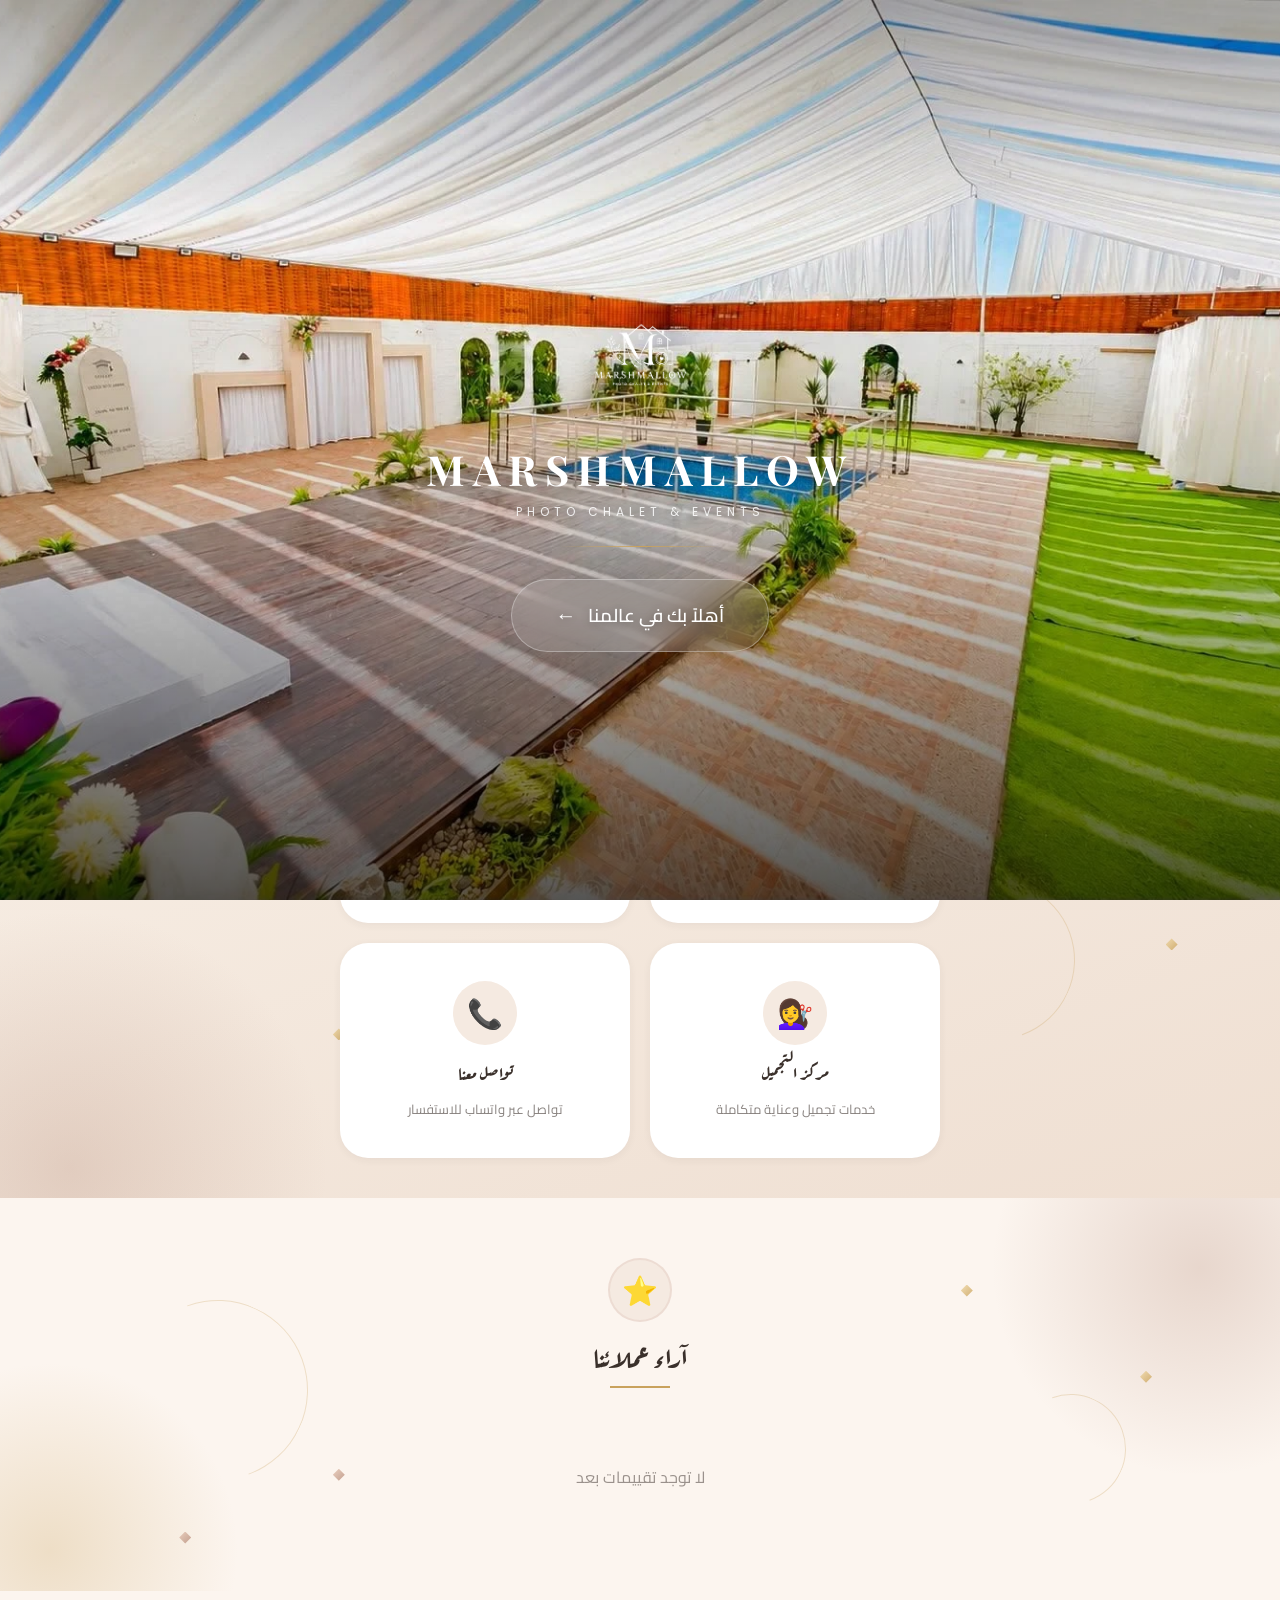
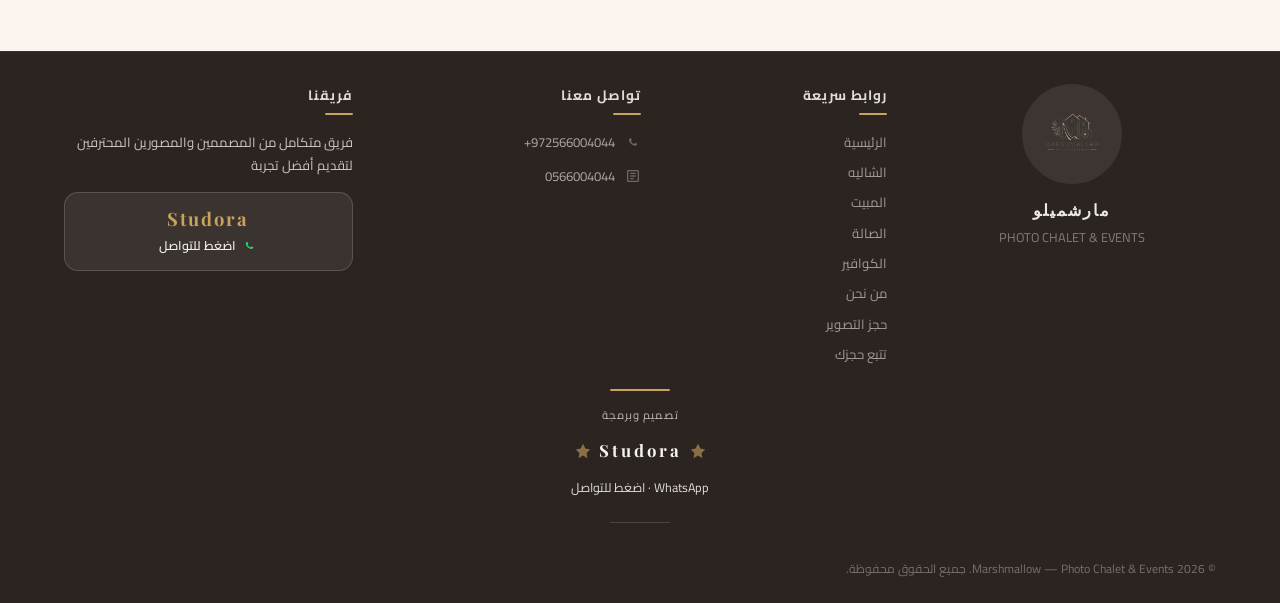
==== index.html @ 192d8e6f "Fix chalet desktop bg, single salon gallery, redesign home decor, admin push alerts, photographer ac" ====
<!DOCTYPE html>
<html lang="ar" dir="rtl">
<head>
  <meta charset="UTF-8">
  <meta name="viewport" content="width=device-width, initial-scale=1.0">
  <title>Marshmallow — Photo Chalet & Events</title>
  <link rel="icon" type="image/png" href="images/favicon.png">
  <link rel="stylesheet" href="css/style.css">
  <style>
    .hero-bg{background:linear-gradient(160deg,#FDF8F3 0%,#F6ECE2 48%,#EFDFD2 100%)}
    .landing-img-mobile{display:none}
    @media(max-width:768px){
      .landing-img{display:none}
      .landing-img-mobile{display:block}
    }
  </style>
</head>
<body>
  <div class="splash-screen" id="splash">
    <div class="splash-logo-m" id="splashLogo"></div>
    <div class="splash-brand">MARSHMALLOW</div>
    <div class="splash-sub">PHOTO CHALET & EVENTS</div>
    <div class="splash-line"></div>
    <div class="splash-dots">
      <div class="splash-dot"></div>
      <div class="splash-dot"></div>
      <div class="splash-dot"></div>
    </div>
  </div>

  <!-- Landing Page Overlay -->
  <div class="landing-overlay" id="landingOverlay">
    <img class="landing-img" src="images/sallahbeackgrounddesktop.webp" alt="Marshmallow Resort" fetchpriority="high">
    <img class="landing-img landing-img-mobile" src="images/landingpageformobilefirstlandingpageandchaletbacground.webp" alt="Marshmallow Resort" loading="lazy">
    <div class="landing-vignette"></div>
    <div class="landing-content">
      <img class="landing-logo-img" src="images/logo.webp" alt="Marshmallow Logo">
      <h1 class="landing-brand english-heading">MARSHMALLOW</h1>
      <div class="landing-tagline">PHOTO CHALET & EVENTS</div>
      <div class="landing-divider"></div>
      <button class="landing-enter-btn" onclick="enterSite()">
        <span class="landing-btn-text">أهلاً بك في عالمنا</span>
        <span class="landing-btn-arrow">←</span>
      </button>
    </div>
  </div>

  <header class="site-header"></header>

  <section class="hero">
    <div class="hero-bg"></div>
    <div class="decor-layer decor-layer-on-top" aria-hidden="true">
      <div class="decor-glow decor-glow-gold" style="width:560px;height:560px;top:-200px;right:-170px"></div>
      <div class="decor-glow decor-glow-rose" style="width:520px;height:520px;bottom:-230px;left:-190px"></div>
      <div class="decor-glow decor-glow-light" style="width:260px;height:260px;top:30%;right:8%"></div>
      <div class="decor-beam" style="left:14%;top:-140px;transform:rotate(14deg)"></div>
      <div class="decor-beam" style="left:24%;top:-160px;transform:rotate(2deg)"></div>
      <div class="decor-beam" style="right:22%;top:-150px;transform:rotate(-9deg)"></div>
      <div class="decor-beam" style="right:10%;top:-130px;transform:rotate(-22deg)"></div>
      <div class="decor-arc" style="width:300px;height:300px;top:-90px;left:12%"></div>
      <div class="decor-arc" style="width:160px;height:160px;bottom:14%;right:16%"></div>
      <div class="decor-arc" style="width:90px;height:90px;top:20%;left:6%"></div>
      <div class="decor-diamond" style="top:16%;right:22%"></div>
      <div class="decor-diamond" style="top:26%;left:20%"></div>
      <div class="decor-diamond rose" style="bottom:30%;right:28%"></div>
      <div class="decor-diamond" style="bottom:14%;left:26%"></div>
      <div class="decor-diamond rose" style="top:38%;left:8%"></div>
      <div class="decor-diamond" style="bottom:22%;right:8%"></div>
    </div>
    <div class="hero-content">
      <div class="hero-logo-m" id="heroLogo"><img src="images/logo.webp" alt="Marshmallow" class="m-logo-img"></div>
      <h1 class="hero-title english-heading" data-t="hero_title">MARSHMALLOW</h1>
      <div class="hero-subtitle-ar" data-t="hero_subtitle"> PHOTO CHALET & EVENTS</div>
      <p class="hero-tagline" data-t="hero_tagline">استوديو تصوير وشاليه فاخر للمناسبات والأفراح.</p>

      <div class="services-grid">
        <a href="chalet.html" class="service-card">
          <div class="service-card-icon">🏡</div>
          <div class="service-card-title" data-t="home_chalet_title">حجز الشاليه</div>
          <div class="service-card-desc" data-t="home_chalet_desc">استمتع بتجربة مميزة في شاليهنا الفاخر</div>
        </a>
        <a href="mabath.html" class="service-card">
          <div class="service-card-icon">🌙</div>
          <div class="service-card-title" data-t="home_sleep_title">المبيت</div>
          <div class="service-card-desc" data-t="home_sleep_desc">احجز ليلة مميزة في شاليهنا الفاخر</div>
        </a>
        <a href="hall.html" class="service-card">
          <div class="service-card-icon">🏛️</div>
          <div class="service-card-title" data-t="home_hall_title">حجز الصالة</div>
          <div class="service-card-desc" data-t="home_hall_desc">احجز صالتنا لمناسباتك</div>
        </a>
        <a href="photography.html" class="service-card">
          <div class="service-card-icon">📸</div>
          <div class="service-card-title" data-t="home_photo_title">حجز جلسة تصوير</div>
          <div class="service-card-desc" data-t="home_photo_desc">احجز موعدك لجلسة تصوير</div>
        </a>
        <a href="salon.html" class="service-card">
          <div class="service-card-icon">💇‍♀️</div>
          <div class="service-card-title" data-t="home_salon_title">مركز التجميل</div>
          <div class="service-card-desc" data-t="home_salon_desc">خدمات تجميل وعناية</div>
        </a>
        <a href="https://wa.me/972566004044" target="_blank" class="service-card">
          <div class="service-card-icon">📞</div>
          <div class="service-card-title" data-t="home_contact_title">تواصل معنا</div>
          <div class="service-card-desc" data-t="home_contact_desc">تواصل عبر واتساب</div>
        </a>
      </div>
    </div>
  </section>

  <!-- Testimonials Section -->
  <section class="testimonials-section">
    <div class="decor-layer" aria-hidden="true">
      <div class="decor-glow decor-glow-rose" style="width:420px;height:420px;top:-140px;right:-130px"></div>
      <div class="decor-glow decor-glow-gold" style="width:380px;height:380px;bottom:-150px;left:-140px"></div>
      <div class="decor-arc" style="width:180px;height:180px;top:26%;left:10%"></div>
      <div class="decor-arc" style="width:110px;height:110px;bottom:22%;right:12%"></div>
      <div class="decor-diamond" style="top:22%;right:24%"></div>
      <div class="decor-diamond rose" style="bottom:28%;left:26%"></div>
      <div class="decor-diamond" style="top:44%;right:10%"></div>
      <div class="decor-diamond rose" style="bottom:12%;left:14%"></div>
    </div>
    <div class="container">
      <div class="section-icon">⭐</div>
      <div class="section-header">
        <h2 data-t="testimonials_title">آراء عملائنا</h2>
        <div class="section-line"></div>
      </div>
      <div class="testimonials-container" id="homeTestimonials"></div>
    </div>
  </section>

  <footer class="site-footer"></footer>

  <script src="js/translations.js"></script>
  <script src="js/api.js"></script>
  <script src="js/auth.js"></script>
  <script src="js/main.js"></script>
  <script src="js/testimonials.js"></script>
  <script>
    initPage("home");

    /* --- Landing Overlay --- */
    (function() {
      var landing = document.getElementById("landingOverlay");
      var splash = document.getElementById("splash");

      if (sessionStorage.getItem("marshmallow_entered")) {
        landing.style.display = "none";
      } else {
        if (splash) { splash.style.display = "none"; }
        document.body.style.overflow = "hidden";
      }
    })();

    function enterSite() {
      var landing = document.getElementById("landingOverlay");
      landing.classList.add("leaving");
      document.body.style.overflow = "auto";
      sessionStorage.setItem("marshmallow_entered", "1");
      setTimeout(function() { landing.style.display = "none"; }, 800);
    }

    (async function loadTestimonials() {
      try {
        const result = await API.getTestimonials();
        if (result.success && result.testimonials && result.testimonials.length > 0) {
          createTestimonialsSlider({
            containerId: "homeTestimonials",
            testimonials: result.testimonials
          });
        } else {
          document.getElementById("homeTestimonials").innerHTML =
            `<p class="testimonials-empty">${t("testimonials_empty")}</p>`;
        }
      } catch (err) {
        document.getElementById("homeTestimonials").innerHTML =
          `<p class="testimonials-empty">${t("testimonials_empty")}</p>`;
      }
    })();
  </script>
</body>
</html>
---- css/style.css ----
/* ===== MARSHMALLOW — Photo Chalet & Events ===== */
/* Design System & Shared Styles */

/* --- Google Fonts Import --- */
@import url('https://fonts.googleapis.com/css2?family=Aref+Ruqaa:wght@400;700&family=Cairo:wght@300;400;500;600;700&family=Playfair+Display:ital,wght@0,400;0,600;0,700;1,400&family=Poppins:wght@300;400;500;600&display=swap');

/* --- CSS Custom Properties (Design Tokens) --- */
:root {
  --rose-mauve: #B8907E;
  --rose-mauve-dark: #8F6B5C;
  --cream: #FCF5EF;
  --warm-white: #F5EAE1;
  --charcoal: #3A302B;
  --gold: #C9A25D;
  --available: #FCF5EF;
  --partial: #E4C9B8;
  --booked: #8F6B5C;
  --past: #D9D2CB;
  --white: #FFFFFF;
  --danger: #C0392B;
  --danger-light: #E74C3C;
  --success: #27AE60;
  --success-light: #2ECC71;
  --warning: #F39C12;
  --font-arabic-heading: 'Aref Ruqaa', serif;
  --font-arabic-body: 'Cairo', sans-serif;
  --font-english-heading: 'Playfair Display', serif;
  --font-english-body: 'Poppins', sans-serif;
  --radius-sm: 8px;
  --radius-md: 14px;
  --radius-lg: 20px;
  --radius-xl: 28px;
  --shadow-sm: 0 2px 8px rgba(58, 48, 43, 0.06);
  --shadow-md: 0 4px 20px rgba(58, 48, 43, 0.08);
  --shadow-lg: 0 8px 40px rgba(58, 48, 43, 0.12);
  --shadow-hover: 0 12px 48px rgba(58, 48, 43, 0.16);
  --transition: 0.3s cubic-bezier(0.4, 0, 0.2, 1);
}

/* --- Reset & Base --- */
*, *::before, *::after {
  margin: 0;
  padding: 0;
  box-sizing: border-box;
}

html {
  scroll-behavior: smooth;
  font-size: 16px;
}

body {
  font-family: var(--font-arabic-body);
  background-color: var(--cream);
  color: var(--charcoal);
  line-height: 1.7;
  direction: rtl;
  min-height: 100vh;
  -webkit-font-smoothing: antialiased;
}

a {
  text-decoration: none;
  color: inherit;
  transition: color var(--transition);
}

img {
  max-width: 100%;
  height: auto;
  display: block;
}

ul, ol {
  list-style: none;
}

button, input, textarea, select {
  font-family: inherit;
  font-size: inherit;
  border: none;
  outline: none;
  background: none;
}

/* --- Typography --- */
h1, h2, h3 {
  font-family: var(--font-arabic-heading);
  font-weight: 700;
  line-height: 1.3;
  color: var(--charcoal);
}

h1 { font-size: 2.2rem; }
h2 { font-size: 1.7rem; }
h3 { font-size: 1.3rem; }

.english-heading {
  font-family: var(--font-english-heading);
}

.english-text {
  font-family: var(--font-english-body);
}

/* --- Header --- */
.site-header {
  background: var(--white);
  box-shadow: var(--shadow-sm);
  position: sticky;
  top: 0;
  z-index: 1000;
  padding: 12px 0;
}

.header-inner {
  max-width: 1200px;
  margin: 0 auto;
  padding: 0 24px;
  display: flex;
  align-items: center;
  justify-content: space-between;
}

.header-logo {
  display: flex;
  align-items: center;
  gap: 12px;
}

.header-logo .m-logo {
  width: 48px;
  aspect-ratio: 1;
  flex-shrink: 0;
}

.header-logo img {
  width: 100%;
  height: auto;
  display: block;
}

.header-logo-text {
  display: flex;
  flex-direction: column;
}

.header-logo-text .brand-name {
  font-family: var(--font-english-heading);
  font-size: 1.2rem;
  font-weight: 700;
  color: var(--charcoal);
  letter-spacing: 2px;
  line-height: 1.2;
}

.header-logo-text .brand-sub {
  font-family: var(--font-arabic-body);
  font-size: 0.7rem;
  color: var(--rose-mauve);
  font-weight: 500;
}

.header-nav {
  display: flex;
  align-items: center;
  gap: 8px;
}

.header-nav a {
  padding: 8px 16px;
  border-radius: var(--radius-sm);
  font-size: 0.85rem;
  font-weight: 500;
  color: var(--charcoal);
  transition: all var(--transition);
}

.header-nav a:hover {
  background: var(--warm-white);
  color: var(--rose-mauve-dark);
}

.header-nav .nav-active {
  background: var(--rose-mauve);
  color: var(--white);
}

/* --- Hamburger Button --- */
.hamburger {
  display: none;
  flex-direction: column;
  justify-content: center;
  align-items: center;
  width: 42px;
  height: 42px;
  border-radius: var(--radius-sm);
  cursor: pointer;
  background: none;
  border: none;
  padding: 0;
  gap: 5px;
  flex-shrink: 0;
}

.hamburger span {
  display: block;
  width: 22px;
  height: 2.5px;
  background: var(--charcoal);
  border-radius: 2px;
  transition: all 0.3s ease;
}

.hamburger.active span:nth-child(1) {
  transform: translateY(7.5px) rotate(45deg);
}

.hamburger.active span:nth-child(2) {
  opacity: 0;
  transform: scaleX(0);
}

.hamburger.active span:nth-child(3) {
  transform: translateY(-7.5px) rotate(-45deg);
}

/* --- Mobile Nav Overlay --- */
.mobile-nav-overlay {
  display: none;
  position: fixed;
  top: 0;
  left: 0;
  right: 0;
  bottom: 0;
  background: rgba(58, 48, 43, 0.4);
  backdrop-filter: blur(4px);
  z-index: 1100;
  opacity: 0;
  transition: opacity 0.3s ease;
}

.mobile-nav-overlay.active {
  display: block;
  opacity: 1;
}

.mobile-nav {
  display: none;
  position: fixed;
  top: 0;
  right: 0;
  width: 280px;
  height: 100%;
  background: var(--white);
  z-index: 1200;
  box-shadow: -4px 0 20px rgba(58,48,43,0.15);
  transform: translateX(100%);
  transition: transform 0.3s cubic-bezier(0.4, 0, 0.2, 1);
  overflow-y: auto;
  padding: 0;
}

[dir="ltr"] .mobile-nav {
  right: auto;
  left: 0;
  transform: translateX(-100%);
  box-shadow: 4px 0 20px rgba(58,48,43,0.15);
}

[dir="ltr"] .mobile-nav.active {
  transform: translateX(0);
}

.mobile-nav.active {
  transform: translateX(0);
}

.mobile-nav-header {
  display: flex;
  align-items: center;
  gap: 12px;
  padding: 20px 20px 16px;
  border-bottom: 1px solid rgba(184,144,126,0.15);
}

.mobile-nav-header .m-logo {
  width: 60px;
  aspect-ratio: 1;
  flex-shrink: 0;
}

.mobile-nav-brand {
  font-family: var(--font-english-heading);
  font-size: 1rem;
  font-weight: 700;
  color: var(--charcoal);
  letter-spacing: 2px;
}

.mobile-nav-links {
  display: flex;
  flex-direction: column;
  padding: 12px 0;
}

.mobile-nav-links a {
  display: block;
  padding: 14px 24px;
  font-size: 0.95rem;
  font-weight: 500;
  color: var(--charcoal);
  transition: all var(--transition);
  border-right: 3px solid transparent;
}

[dir="ltr"] .mobile-nav-links a {
  border-right: none;
  border-left: 3px solid transparent;
}

.mobile-nav-links a:hover,
.mobile-nav-links a.nav-active {
  background: rgba(184, 144, 126, 0.08);
  color: var(--rose-mauve-dark);
  border-right-color: var(--rose-mauve);
}

[dir="ltr"] .mobile-nav-links a:hover,
[dir="ltr"] .mobile-nav-links a.nav-active {
  border-right-color: transparent;
  border-left-color: var(--rose-mauve);
}

.mobile-nav-links a.lang-toggle-link {
  border-top: 1px solid rgba(184,144,126,0.15);
  margin-top: 8px;
  font-weight: 600;
  color: var(--rose-mauve);
}

.mobile-nav-links a.logout-link {
  color: var(--danger);
}

/* --- Footer --- */
.site-footer {
  background: #2C2420;
  border-top: 1px solid rgba(255,255,255,0.06);
  padding: 32px 0 24px;
  margin-top: 60px;
  position: relative;
  z-index: 2;
}

.footer-inner {
  max-width: 1200px;
  margin: 0 auto;
  padding: 0 24px;
}

.footer-logo {
  height: 48px;
  border-radius: 50%;
  margin: 0 auto 12px;
}

.footer-brand {
  font-family: var(--font-english-heading);
  font-size: 1rem;
  font-weight: 600;
  color: rgba(255,255,255,0.9);
  letter-spacing: 2px;
  margin-bottom: 4px;
}

.footer-tagline {
  font-size: 0.8rem;
  color: rgba(255,255,255,0.4);
  margin-bottom: 16px;
}

.footer-links {
  display: flex;
  justify-content: center;
  gap: 24px;
  margin-bottom: 16px;
  flex-wrap: wrap;
}

.footer-links a {
  font-size: 0.82rem;
  color: rgba(255,255,255,0.6);
  opacity: 1;
  transition: opacity var(--transition);
}

.footer-links a:hover {
  opacity: 1;
  color: var(--gold);
}

.footer-divider {
  width: 60px;
  height: 1px;
  background: rgba(255,255,255,0.15);
  margin: 16px auto;
}

.footer-copyright {
  font-size: 0.75rem;
  color: rgba(255,255,255,0.35);
  opacity: 1;
}

.footer-credit {
  margin-top: 20px;
  padding-top: 16px;
  border-top: 1px solid rgba(184,144,126,0.15);
}

.footer-credit-line {
  width: 40px;
  height: 2px;
  background: var(--gold);
  margin: 0 auto 12px;
  border-radius: 2px;
}

.footer-credit-label {
  display: block;
  font-size: 0.7rem;
  color: rgba(255, 255, 255, 0.7);
  opacity: 1;
  letter-spacing: 1px;
  text-transform: uppercase;
  margin-bottom: 6px;
}

.footer-credit-brand {
  display: inline-flex;
  align-items: center;
  gap: 8px;
  font-family: var(--font-english-heading);
  font-size: 1.05rem;
  font-weight: 700;
  color: rgba(255, 255, 255, 0.95);
  text-decoration: none;
  letter-spacing: 3px;
  padding: 6px 20px;
  border-radius: 8px;
  transition: all 0.3s ease;
}

.footer-credit-brand:hover {
  background: rgba(255, 255, 255, 0.1);
  color: var(--gold);
}

.footer-credit-star {
  color: var(--gold);
  opacity: 0.6;
}

.footer-credit-wa {
  display: block;
  font-size: 0.78rem;
  color: rgba(255, 255, 255, 0.85);
  text-decoration: none;
  margin-top: 6px;
  opacity: 1;
  transition: all 0.3s ease;
}

.footer-credit-wa:hover {
  color: var(--gold);
}

.footer-credit-section {
  text-align: center;
  padding: 24px 0 8px;
}

.footer-credit-goldline {
  width: 60px;
  height: 2px;
  background: var(--gold);
  margin: 0 auto 14px;
  border-radius: 2px;
}

.footer-staff-link {
  margin-top: 12px;
}

.footer-staff-link a {
  font-size: 0.72rem;
  color: var(--rose-mauve);
  opacity: 0.5;
  transition: opacity var(--transition);
}

.footer-staff-link a:hover {
  opacity: 1;
}

/* --- Container --- */
.container {
  max-width: 1200px;
  margin: 0 auto;
  padding: 0 24px;
}

.page-container {
  max-width: 900px;
  margin: 0 auto;
  padding: 40px 24px;
}

/* --- Buttons --- */
.btn {
  display: inline-flex;
  align-items: center;
  justify-content: center;
  gap: 8px;
  padding: 12px 28px;
  border-radius: var(--radius-md);
  font-weight: 600;
  font-size: 0.95rem;
  cursor: pointer;
  transition: all var(--transition);
  border: 2px solid transparent;
  white-space: nowrap;
}

.btn-primary {
  background: var(--rose-mauve);
  color: var(--white);
  border-color: var(--rose-mauve);
}

.btn-primary:hover {
  background: var(--rose-mauve-dark);
  border-color: var(--rose-mauve-dark);
  transform: translateY(-1px);
  box-shadow: var(--shadow-md);
}

.btn-secondary {
  background: transparent;
  color: var(--rose-mauve);
  border-color: var(--rose-mauve);
}

.btn-secondary:hover {
  background: var(--rose-mauve);
  color: var(--white);
  transform: translateY(-1px);
}

.btn-ghost {
  background: transparent;
  color: var(--charcoal);
  border-color: transparent;
  padding: 8px 16px;
}

.btn-ghost:hover {
  background: var(--warm-white);
}

.btn-danger {
  background: var(--danger);
  color: var(--white);
  border-color: var(--danger);
}

.btn-danger:hover {
  background: var(--danger-light);
  border-color: var(--danger-light);
}

.btn-success {
  background: var(--success);
  color: var(--white);
  border-color: var(--success);
}

.btn-success:hover {
  background: var(--success-light);
  border-color: var(--success-light);
}

.btn-sm {
  padding: 6px 14px;
  font-size: 0.8rem;
  border-radius: var(--radius-sm);
}

.btn-lg {
  padding: 16px 36px;
  font-size: 1.1rem;
  border-radius: var(--radius-lg);
}

.btn-block {
  display: flex;
  width: 100%;
}

.btn:disabled {
  opacity: 0.5;
  cursor: not-allowed;
  transform: none !important;
}

/* --- Cards --- */
.card {
  background: var(--white);
  border-radius: var(--radius-lg);
  box-shadow: var(--shadow-sm);
  overflow: hidden;
  transition: all var(--transition);
}

.card:hover {
  box-shadow: var(--shadow-hover);
  transform: translateY(-2px);
}

.card-body {
  padding: 24px;
}

/* --- Form Elements --- */
.form-group {
  margin-bottom: 20px;
}

.form-label {
  display: block;
  font-size: 0.85rem;
  font-weight: 600;
  color: var(--charcoal);
  margin-bottom: 6px;
}

.form-input {
  width: 100%;
  padding: 12px 16px;
  border: 2px solid rgba(184, 144, 126, 0.2);
  border-radius: var(--radius-md);
  font-size: 0.95rem;
  color: var(--charcoal);
  background: var(--white);
  transition: border-color var(--transition), box-shadow var(--transition);
  direction: rtl;
}

.form-input:focus {
  border-color: var(--rose-mauve);
  box-shadow: 0 0 0 3px rgba(184, 144, 126, 0.15);
}

.form-input::placeholder {
  color: #B0A89F;
}

textarea.form-input {
  min-height: 100px;
  resize: vertical;
}

select.form-input {
  appearance: none;
  background-image: url("data:image/svg+xml,%3Csvg xmlns='http://www.w3.org/2000/svg' width='12' height='12' viewBox='0 0 12 12'%3E%3Cpath d='M6 8L1 3h10z' fill='%233A302B'/%3E%3C/svg%3E");
  background-repeat: no-repeat;
  background-position: left 14px center;
  padding-left: 36px;
}

/* --- Modal --- */
.modal-overlay {
  position: fixed;
  top: 0;
  left: 0;
  right: 0;
  bottom: 0;
  background: rgba(58, 48, 43, 0.5);
  backdrop-filter: blur(4px);
  z-index: 1000;
  display: flex;
  align-items: center;
  justify-content: center;
  padding: 24px;
  opacity: 0;
  visibility: hidden;
  transition: all var(--transition);
}

.modal-overlay.active {
  opacity: 1;
  visibility: visible;
}

.modal {
  background: var(--white);
  border-radius: var(--radius-xl);
  box-shadow: var(--shadow-lg);
  width: 100%;
  max-width: 480px;
  max-height: 90vh;
  overflow-y: auto;
  transform: translateY(20px) scale(0.97);
  transition: transform var(--transition);
}

.modal-overlay.active .modal {
  transform: translateY(0) scale(1);
}

.modal-header {
  padding: 24px 24px 0;
  display: flex;
  align-items: center;
  justify-content: space-between;
}

.modal-header h3 {
  font-size: 1.2rem;
}

.modal-close {
  width: 36px;
  height: 36px;
  border-radius: 50%;
  display: flex;
  align-items: center;
  justify-content: center;
  cursor: pointer;
  font-size: 1.3rem;
  color: var(--charcoal);
  transition: background var(--transition);
}

.modal-close:hover {
  background: var(--warm-white);
}

.modal-body {
  padding: 20px 24px 24px;
}

/* --- Tabs --- */
.tabs {
  display: flex;
  gap: 4px;
  background: var(--warm-white);
  padding: 4px;
  border-radius: var(--radius-md);
  margin-bottom: 24px;
}

.tab-btn {
  flex: 1;
  padding: 10px 20px;
  border-radius: var(--radius-sm);
  font-weight: 600;
  font-size: 0.9rem;
  cursor: pointer;
  transition: all var(--transition);
  color: var(--charcoal);
  text-align: center;
}

.tab-btn.active {
  background: var(--white);
  color: var(--rose-mauve-dark);
  box-shadow: var(--shadow-sm);
}

.tab-btn:hover:not(.active) {
  color: var(--rose-mauve);
}

/* --- Calendar --- */
.calendar-wrapper {
  background: var(--white);
  border-radius: var(--radius-lg);
  box-shadow: var(--shadow-md);
  padding: 24px;
  margin-bottom: 24px;
}

.calendar-header {
  display: flex;
  align-items: center;
  justify-content: space-between;
  margin-bottom: 20px;
}

.calendar-title {
  font-family: var(--font-english-heading);
  font-size: 1.2rem;
  font-weight: 600;
}

.calendar-nav-btn {
  width: 40px;
  height: 40px;
  border-radius: 50%;
  display: flex;
  align-items: center;
  justify-content: center;
  cursor: pointer;
  transition: all var(--transition);
  font-size: 1.1rem;
  color: var(--charcoal);
  border: 2px solid rgba(184, 144, 126, 0.2);
}

.calendar-nav-btn:hover {
  background: var(--rose-mauve);
  color: var(--white);
  border-color: var(--rose-mauve);
}

.calendar-weekdays {
  display: grid;
  grid-template-columns: repeat(7, 1fr);
  gap: 4px;
  margin-bottom: 8px;
}

.calendar-weekday {
  text-align: center;
  font-size: 0.75rem;
  font-weight: 600;
  color: var(--rose-mauve);
  padding: 8px 0;
  text-transform: uppercase;
  letter-spacing: 1px;
  font-family: var(--font-english-body);
}

.calendar-grid {
  display: grid;
  grid-template-columns: repeat(7, 1fr);
  gap: 4px;
}

.calendar-day {
  aspect-ratio: 1;
  display: flex;
  align-items: center;
  justify-content: center;
  border-radius: var(--radius-sm);
  font-size: 0.9rem;
  font-weight: 500;
  cursor: pointer;
  transition: all var(--transition);
  position: relative;
  font-family: var(--font-english-body);
}

.calendar-day.empty {
  cursor: default;
}

.calendar-day.past {
  background: var(--past);
  opacity: 0.5;
  cursor: not-allowed;
  color: #999;
}

.calendar-day.available {
  background: var(--available);
  border: 2px solid rgba(184, 144, 126, 0.15);
}

.calendar-day.available:hover {
  background: var(--partial);
  transform: scale(1.05);
  box-shadow: var(--shadow-sm);
}

.calendar-day.partial {
  background: var(--partial);
  border: 2px solid rgba(184, 144, 126, 0.3);
}

.calendar-day.partial:hover {
  transform: scale(1.05);
  box-shadow: var(--shadow-sm);
}

.calendar-day.booked {
  background: #27AE60;
  color: var(--white);
  cursor: not-allowed;
}

.calendar-day.confirmed {
  background: #27AE60;
  color: var(--white);
  font-weight: 700;
  box-shadow: inset 0 0 0 2px rgba(39, 174, 96, 0.5);
}

.calendar-day.today {
  font-weight: 700;
  box-shadow: inset 0 0 0 2px var(--gold);
}

.calendar-footer {
  display: flex;
  align-items: center;
  justify-content: flex-end;
  margin-top: 16px;
  padding-top: 16px;
  border-top: 1px solid rgba(184, 144, 126, 0.1);
}

.calendar-refresh-btn {
  background: none;
  border: 1px solid rgba(184,144,126,0.3);
  color: var(--rose-mauve);
  width: 36px;
  height: 36px;
  border-radius: 50%;
  font-size: 1.2rem;
  cursor: pointer;
  transition: var(--transition);
  display: flex;
  align-items: center;
  justify-content: center;
  flex-shrink: 0;
}
.calendar-refresh-btn:hover {
  background: var(--rose-mauve);
  color: var(--white);
  border-color: var(--rose-mauve);
}
.calendar-refresh-btn.spinning {
  animation: spin 0.8s linear infinite;
}
@keyframes spin {
  from { transform: rotate(0deg); }
  to { transform: rotate(360deg); }
}

/* --- Time Slots --- */
.slots-container {
  display: grid;
  grid-template-columns: repeat(auto-fill, minmax(100px, 1fr));
  gap: 8px;
  margin: 16px 0;
}

.time-slot {
  padding: 10px;
  text-align: center;
  border-radius: var(--radius-sm);
  font-size: 0.85rem;
  font-weight: 500;
  cursor: pointer;
  transition: all var(--transition);
  border: 2px solid transparent;
  font-family: var(--font-english-body);
}

.time-slot.available {
  background: var(--available);
  border-color: rgba(184, 144, 126, 0.2);
}

.time-slot.available:hover {
  border-color: var(--rose-mauve);
  background: var(--partial);
  transform: scale(1.03);
}

.time-slot.selected {
  background: var(--rose-mauve);
  color: var(--white);
  border-color: var(--rose-mauve);
}

.time-slot.booked {
  background: var(--past);
  opacity: 0.5;
  cursor: not-allowed;
  text-decoration: line-through;
}

.time-slot.confirmed-slot {
  background: rgba(39, 174, 96, 0.15);
  border: 1px solid rgba(39, 174, 96, 0.4);
  opacity: 1;
  cursor: not-allowed;
  text-decoration: line-through;
  color: #27AE60;
  font-weight: 600;
}

/* --- Messages & Alerts --- */
.alert {
  padding: 14px 20px;
  border-radius: var(--radius-md);
  font-size: 0.9rem;
  font-weight: 500;
  margin-bottom: 16px;
  display: flex;
  align-items: center;
  gap: 10px;
}

.alert-success {
  background: rgba(39, 174, 96, 0.1);
  color: #1E8449;
  border: 1px solid rgba(39, 174, 96, 0.2);
}

.alert-error {
  background: rgba(192, 57, 43, 0.1);
  color: #922B21;
  border: 1px solid rgba(192, 57, 43, 0.2);
}

.alert-info {
  background: rgba(201, 162, 93, 0.1);
  color: #8B6914;
  border: 1px solid rgba(201, 162, 93, 0.2);
}

/* --- Loading Spinner --- */
.spinner {
  width: 36px;
  height: 36px;
  border: 3px solid var(--warm-white);
  border-top-color: var(--rose-mauve);
  border-radius: 50%;
  animation: spin 0.8s linear infinite;
  margin: 20px auto;
}

@keyframes spin {
  to { transform: rotate(360deg); }
}

.loading-overlay {
  display: flex;
  flex-direction: column;
  align-items: center;
  justify-content: center;
  padding: 60px 24px;
  text-align: center;
}

.loading-text {
  margin-top: 12px;
  font-size: 0.9rem;
  color: var(--rose-mauve);
}

/* --- Section Headers --- */
.section-header {
  text-align: center;
  margin-bottom: 36px;
}

.section-header h1 {
  margin-bottom: 8px;
}

.section-header .section-line {
  width: 60px;
  height: 2px;
  background: var(--gold);
  margin: 12px auto;
}

.section-header p {
  font-size: 0.95rem;
  color: var(--charcoal);
  opacity: 0.7;
}

/* --- Utility Classes --- */
.text-center { text-align: center; }
.text-right { text-align: right; }
.mt-1 { margin-top: 8px; }
.mt-2 { margin-top: 16px; }
.mt-3 { margin-top: 24px; }
.mt-4 { margin-top: 32px; }
.mb-1 { margin-bottom: 8px; }
.mb-2 { margin-bottom: 16px; }
.mb-3 { margin-bottom: 24px; }
.mb-4 { margin-bottom: 32px; }
.hidden { display: none !important; }
.flex-center { display: flex; align-items: center; justify-content: center; }

/* --- WhatsApp Button (Fixed) --- */
.whatsapp-float {
  position: fixed;
  bottom: 24px;
  left: 24px;
  z-index: 90;
  width: 56px;
  height: 56px;
  background: #25D366;
  border-radius: 50%;
  display: flex;
  align-items: center;
  justify-content: center;
  box-shadow: 0 4px 20px rgba(37, 211, 102, 0.4);
  transition: transform var(--transition), box-shadow var(--transition);
  cursor: pointer;
}

.whatsapp-float:hover {
  transform: scale(1.1);
  box-shadow: 0 6px 28px rgba(37, 211, 102, 0.5);
}

.whatsapp-float svg {
  width: 28px;
  height: 28px;
  fill: white;
}

/* --- Hero Section (Home) --- */
.hero {
  position: relative;
  min-height: calc(100vh - 80px);
  display: flex;
  align-items: center;
  justify-content: center;
  text-align: center;
  padding: 40px 24px;
  overflow: hidden;
}

.hero-bg {
  position: absolute;
  top: 0;
  left: 0;
  right: 0;
  bottom: 0;
  background: linear-gradient(135deg, rgba(252, 245, 239, 0.92), rgba(245, 234, 225, 0.88));
  z-index: 1;
}

.hero-content {
  position: relative;
  z-index: 2;
  max-width: 600px;
}

.hero-logo {
  width: 140px;
  aspect-ratio: 1;
  margin: 0 auto 24px;
}

.hero-logo-m {
  width: 140px;
  aspect-ratio: 1;
  margin: 0 auto 24px;
  border-radius: 50%;
  overflow: hidden;
}

.hero-logo-m svg {
  width: 100%;
  height: 100%;
  filter: drop-shadow(0 4px 20px rgba(184, 144, 126, 0.3));
}

.hero-title {
  font-family: var(--font-english-heading);
  font-size: 2.6rem;
  font-weight: 700;
  letter-spacing: 4px;
  color: var(--charcoal);
  margin-bottom: 8px;
}

.hero-subtitle-ar {
  font-family: var(--font-arabic-heading);
  font-size: 1.2rem;
  color: var(--rose-mauve);
  margin-bottom: 8px;
}

.hero-tagline {
  font-size: 0.95rem;
  color: var(--charcoal);
  opacity: 0.7;
  margin-bottom: 40px;
  line-height: 1.8;
}

/* --- Service Cards (Home) --- */
.services-grid {
  display: grid;
  grid-template-columns: repeat(auto-fit, minmax(240px, 1fr));
  gap: 20px;
  max-width: 900px;
  margin: 0 auto;
}

.service-card {
  background: var(--white);
  border-radius: var(--radius-xl);
  box-shadow: var(--shadow-sm);
  padding: 36px 24px;
  text-align: center;
  cursor: pointer;
  transition: all var(--transition);
  border: 2px solid transparent;
  display: flex;
  flex-direction: column;
  align-items: center;
  gap: 12px;
}

.service-card:hover {
  transform: translateY(-4px) scale(1.02);
  box-shadow: var(--shadow-hover);
  border-color: var(--rose-mauve);
}

.service-card-icon {
  width: 64px;
  height: 64px;
  border-radius: 50%;
  background: var(--warm-white);
  display: flex;
  align-items: center;
  justify-content: center;
  font-size: 1.8rem;
}

.service-card-title {
  font-family: var(--font-arabic-heading);
  font-size: 1.1rem;
  font-weight: 700;
  color: var(--charcoal);
}

.service-card-desc {
  font-size: 0.82rem;
  color: var(--charcoal);
  opacity: 0.6;
  line-height: 1.6;
}

/* --- Login Page --- */
.login-page {
  min-height: 100vh;
  display: flex;
  align-items: center;
  justify-content: center;
  padding: 40px 24px;
  background: linear-gradient(135deg, var(--cream) 0%, var(--warm-white) 100%);
}

.login-card {
  background: var(--white);
  border-radius: var(--radius-xl);
  box-shadow: var(--shadow-lg);
  padding: 48px 40px;
  width: 100%;
  max-width: 420px;
  text-align: center;
}

.login-logo {
  height: 80px;
  width: auto;
  border-radius: 50%;
  margin: 0 auto 20px;
}

.login-title {
  font-family: var(--font-english-heading);
  font-size: 1.4rem;
  font-weight: 700;
  margin-bottom: 4px;
}

.login-subtitle {
  font-size: 0.85rem;
  color: var(--rose-mauve);
  margin-bottom: 28px;
}

/* --- Booking Confirmation --- */
.booking-confirmation {
  text-align: center;
  padding: 32px;
}

.booking-confirmation .icon {
  font-size: 3rem;
  margin-bottom: 16px;
}

.booking-confirmation h3 {
  margin-bottom: 8px;
}

.booking-confirmation p {
  font-size: 0.9rem;
  color: var(--charcoal);
  opacity: 0.7;
  margin-bottom: 20px;
  line-height: 1.8;
}

/* --- Responsive --- */
@media (max-width: 768px) {
  h1 { font-size: 1.7rem; }
  h2 { font-size: 1.4rem; }

  .hero-title { font-size: 1.8rem; letter-spacing: 2px; }
  .hero-logo, .hero-logo-m { width: 100px; aspect-ratio: 1; }

  .services-grid {
    grid-template-columns: 1fr 1fr;
    gap: 12px;
  }

  .service-card {
    padding: 24px 16px;
  }

  .service-card-icon {
    width: 52px;
    height: 52px;
    font-size: 1.4rem;
  }

  .header-inner {
    padding: 0 16px;
  }

  .header-nav {
    display: none;
  }

  .hamburger {
    display: flex;
  }

  .mobile-nav {
    display: block;
  }

  .calendar-wrapper {
    padding: 16px;
  }

  .calendar-day {
    font-size: 0.78rem;
  }

  .slots-container {
    grid-template-columns: repeat(auto-fill, minmax(80px, 1fr));
  }

  .modal {
    margin: 12px;
    border-radius: var(--radius-lg);
  }

  .login-card {
    padding: 32px 24px;
  }

  .page-container {
    padding: 24px 16px;
  }

  .whatsapp-float {
    bottom: 20px;
    right: 20px;
    width: 56px;
    height: 56px;
  }
}

@media (max-width: 480px) {
  .services-grid {
    grid-template-columns: 1fr;
  }

  .header-logo .m-logo {
    width: 40px;
    aspect-ratio: 1;
  }

  .header-logo-text .brand-name {
    font-size: 0.95rem;
  }

  .header-logo-text .brand-sub {
    font-size: 0.6rem;
  }

  .header-logo {
    gap: 8px;
  }
}

/* === Language Toggle Button === */
.lang-toggle {
  padding: 6px 12px !important;
  border-radius: var(--radius-sm) !important;
  font-size: 0.78rem !important;
  font-weight: 600 !important;
  border: 2px solid var(--rose-mauve) !important;
  color: var(--rose-mauve) !important;
  transition: all var(--transition) !important;
}

.lang-toggle:hover {
  background: var(--rose-mauve) !important;
  color: var(--white) !important;
}

/* === LTR Overrides === */
[dir="ltr"] body {
  direction: ltr;
  font-family: var(--font-english-body);
}

[dir="ltr"] h1, [dir="ltr"] h2, [dir="ltr"] h3 {
  font-family: var(--font-english-heading);
}

[dir="ltr"] .form-input {
  direction: ltr;
  text-align: left;
}

[dir="ltr"] .modal {
  text-align: left;
}

[dir="ltr"] .form-label {
  text-align: left;
}

[dir="ltr"] .admin-table th,
[dir="ltr"] .admin-table td {
  text-align: left;
}

[dir="ltr"] .hero-subtitle-ar {
  font-family: var(--font-english-heading);
}

[dir="ltr"] .service-card-title {
  font-family: var(--font-english-heading);
}

[dir="ltr"] .section-header h1 {
  font-family: var(--font-english-heading);
}

/* LTR WhatsApp float on right */
[dir="ltr"] .whatsapp-float {
  left: auto;
  right: 24px;
}

[dir="ltr"] .lb-prev { left: 16px; right: auto; }
[dir="ltr"] .lb-next { right: 16px; left: auto; }

/* === Gallery Grid === */
.gallery-section {
  margin: 40px 0;
}

.gallery-section-title {
  font-family: var(--font-arabic-heading);
  font-size: 1.3rem;
  text-align: center;
  margin-bottom: 20px;
  color: var(--charcoal);
}

.gallery-grid {
  width: 100%;
}

.gallery-item {
  position: relative;
  overflow: hidden;
  border-radius: var(--radius-md);
  cursor: pointer;
  break-inside: avoid;
}

.gallery-item img {
  width: 100%;
  display: block;
  transition: transform 0.4s ease;
}

.gallery-item-featured {
  column-span: all;
}

.gallery-item:hover img {
  transform: scale(1.05);
}

.gallery-item-overlay {
  position: absolute;
  inset: 0;
  background: rgba(58, 48, 43, 0.3);
  display: flex;
  align-items: center;
  justify-content: center;
  opacity: 0;
  transition: opacity 0.3s ease;
}

.gallery-item:hover .gallery-item-overlay {
  opacity: 1;
}

.gallery-item-icon {
  font-size: 1.8rem;
  color: var(--white);
}

.gallery-empty {
  text-align: center;
  opacity: 0.5;
  padding: 40px;
}

/* === Lightbox === */
.gallery-lightbox {
  position: fixed;
  inset: 0;
  z-index: 2000;
  background: rgba(0, 0, 0, 0.95);
  display: flex;
  align-items: center;
  justify-content: center;
  opacity: 0;
  visibility: hidden;
  transition: all 0.3s ease;
}

.gallery-lightbox.active {
  opacity: 1;
  visibility: visible;
}

.lb-close {
  position: absolute;
  top: 20px;
  left: 20px;
  width: 44px;
  height: 44px;
  border-radius: 50%;
  background: rgba(255,255,255,0.15);
  color: white;
  font-size: 1.5rem;
  display: flex;
  align-items: center;
  justify-content: center;
  cursor: pointer;
  z-index: 10;
  transition: background 0.2s;
}
.lb-close:hover { background: rgba(255,255,255,0.3); }

.lb-prev, .lb-next {
  position: absolute;
  top: 50%;
  transform: translateY(-50%);
  width: 48px;
  height: 48px;
  border-radius: 50%;
  background: rgba(255,255,255,0.1);
  color: white;
  font-size: 1.4rem;
  display: flex;
  align-items: center;
  justify-content: center;
  cursor: pointer;
  z-index: 10;
  transition: background 0.2s;
}
.lb-prev { left: 16px; }
.lb-next { right: 16px; }
.lb-prev:hover, .lb-next:hover { background: rgba(255,255,255,0.25); }

.lb-counter {
  position: absolute;
  bottom: 20px;
  left: 50%;
  transform: translateX(-50%);
  color: rgba(255,255,255,0.7);
  font-family: var(--font-english-body);
  font-size: 0.85rem;
  z-index: 10;
}

.lb-zoom-in, .lb-zoom-out, .lb-reset {
  position: absolute;
  right: 20px;
  width: 40px;
  height: 40px;
  border-radius: 50%;
  background: rgba(255,255,255,0.1);
  color: white;
  font-size: 1.2rem;
  display: flex;
  align-items: center;
  justify-content: center;
  cursor: pointer;
  z-index: 10;
  transition: background 0.2s;
}
.lb-zoom-in { top: 20px; }
.lb-zoom-out { top: 68px; }
.lb-reset { top: 116px; }
.lb-zoom-in:hover, .lb-zoom-out:hover, .lb-reset:hover { background: rgba(255,255,255,0.25); }

.lb-image-wrapper {
  width: 90vw;
  height: 85vh;
  display: flex;
  align-items: center;
  justify-content: center;
  overflow: hidden;
  cursor: default;
}

.lb-image {
  max-width: 100%;
  max-height: 100%;
  object-fit: contain;
  transition: transform 0.3s ease;
  user-select: none;
}

/* === Testimonials === */
.testimonials-section {
  padding: 60px 0;
  position: relative;
}

.section-icon {
  width: 64px;
  height: 64px;
  border-radius: 50%;
  background: var(--warm-white);
  display: flex;
  align-items: center;
  justify-content: center;
  font-size: 1.8rem;
  margin: 0 auto 16px;
  border: 2px solid rgba(184, 144, 126, 0.15);
  transition: all var(--transition);
}

.section-icon:hover {
  transform: scale(1.1);
  border-color: var(--rose-mauve);
  box-shadow: var(--shadow-sm);
}

.testimonials-container {
  max-width: 600px;
  margin: 0 auto;
  text-align: center;
}

.testimonial-card {
  background: var(--white);
  border-radius: var(--radius-xl);
  box-shadow: var(--shadow-md);
  padding: 36px 32px;
  margin-bottom: 20px;
}

.testimonial-avatar {
  width: 64px;
  height: 64px;
  border-radius: 50%;
  object-fit: cover;
  margin: 0 auto 12px;
  border: 3px solid var(--rose-mauve);
}

.testimonial-avatar-placeholder {
  width: 64px;
  height: 64px;
  border-radius: 50%;
  background: var(--rose-mauve);
  color: var(--white);
  display: flex;
  align-items: center;
  justify-content: center;
  font-size: 1.4rem;
  font-weight: 700;
  margin: 0 auto 12px;
}

.testimonial-stars {
  font-size: 1.2rem;
  color: var(--gold);
  margin-bottom: 12px;
  letter-spacing: 2px;
}

.testimonial-comment {
  font-size: 0.95rem;
  color: var(--charcoal);
  line-height: 1.8;
  margin-bottom: 16px;
  font-style: italic;
}

.testimonial-author {
  font-size: 0.9rem;
  color: var(--charcoal);
}

.testimonial-author strong {
  display: block;
  margin-bottom: 2px;
}

.testimonial-date {
  font-size: 0.75rem;
  opacity: 0.5;
}

.testimonial-nav {
  display: flex;
  align-items: center;
  justify-content: center;
  gap: 12px;
}

.testimonial-nav-btn {
  width: 36px;
  height: 36px;
  border-radius: 50%;
  border: 2px solid rgba(184,144,126,0.3);
  background: transparent;
  color: var(--charcoal);
  font-size: 1rem;
  cursor: pointer;
  display: flex;
  align-items: center;
  justify-content: center;
  transition: all var(--transition);
}
.testimonial-nav-btn:hover {
  background: var(--rose-mauve);
  color: var(--white);
  border-color: var(--rose-mauve);
}

.testimonial-dots {
  display: flex;
  gap: 6px;
}

.testimonial-dot {
  width: 8px;
  height: 8px;
  border-radius: 50%;
  background: var(--past);
  cursor: pointer;
  transition: all var(--transition);
}
.testimonial-dot.active {
  background: var(--rose-mauve);
  width: 20px;
  border-radius: 4px;
}

.testimonials-empty {
  text-align: center;
  opacity: 0.5;
  padding: 40px;
}

/* === About Page === */
.about-hero {
  text-align: center;
  padding: 60px 24px 40px;
}

.about-hero h1 {
  font-family: var(--font-english-heading);
  font-size: 2.4rem;
  margin-bottom: 8px;
}

.about-hero .section-line {
  width: 60px;
  height: 2px;
  background: var(--gold);
  margin: 12px auto;
}

.about-section {
  margin-bottom: 48px;
}

.about-section h2 {
  font-size: 1.4rem;
  margin-bottom: 12px;
  color: var(--rose-mauve-dark);
}

.about-section p {
  font-size: 0.95rem;
  line-height: 1.9;
  color: var(--charcoal);
  opacity: 0.8;
}

.map-wrapper {
  position: relative;
  width: 100%;
  max-width: 900px;
  margin: 20px auto 0;
  border-radius: var(--radius-lg);
  overflow: hidden;
  box-shadow: var(--shadow-md);
  aspect-ratio: 16 / 9;
}

.map-embed {
  position: absolute;
  inset: 0;
  width: 100%;
  height: 100%;
  border: 0;
  display: block;
}

/* --- Track Booking Page --- */
.track-form-card {
  max-width: 620px;
  margin: 0 auto;
  background: var(--white);
  border-radius: var(--radius-lg);
  box-shadow: var(--shadow-md);
  padding: 24px;
}

.track-notification-box {
  margin-top: 18px;
  padding: 16px;
  border: 1px solid rgba(184, 144, 126, 0.22);
  border-radius: var(--radius-md);
  background: linear-gradient(135deg, rgba(252, 245, 239, 0.7), rgba(245, 234, 225, 0.65));
  display: flex;
  align-items: center;
  justify-content: space-between;
  gap: 16px;
}

.track-notification-box strong {
  display: block;
  font-size: 0.95rem;
}

.track-notification-box p {
  margin-top: 3px;
  font-size: 0.78rem;
  opacity: 0.65;
}

.track-notification-box .btn {
  flex: 0 0 auto;
  padding: 9px 14px;
  font-size: 0.78rem;
}

.track-results {
  max-width: 620px;
  margin: 32px auto 0;
}

.track-results-heading {
  display: flex;
  align-items: center;
  justify-content: space-between;
  margin-bottom: 12px;
  color: var(--rose-mauve-dark);
}

.track-refresh {
  color: var(--rose-mauve-dark);
  font-size: 0.8rem;
  cursor: pointer;
  text-decoration: underline;
  text-underline-offset: 3px;
}

.track-card {
  background: var(--white);
  border-radius: var(--radius-lg);
  box-shadow: var(--shadow-sm);
  padding: 20px;
  margin-bottom: 14px;
  border: 1px solid rgba(184, 144, 126, 0.12);
}

.track-card-top {
  display: flex;
  align-items: center;
  justify-content: space-between;
  margin-bottom: 12px;
}

.track-section {
  font-size: 1.05rem;
  font-weight: 700;
  color: var(--rose-mauve-dark);
}

.track-card-caption {
  font-size: 0.72rem;
  opacity: 0.55;
  margin-top: 1px;
}

.track-status {
  display: inline-flex;
  align-items: center;
  gap: 5px;
  padding: 4px 10px;
  border-radius: 20px;
  font-size: 0.72rem;
  font-weight: 600;
  white-space: nowrap;
}

.track-status .dot {
  width: 6px;
  height: 6px;
  border-radius: 50%;
  background: currentColor;
}

.track-status.pending {
  background: rgba(243, 156, 18, 0.12);
  color: #B7791F;
}

.track-status.confirmed {
  background: rgba(39, 174, 96, 0.12);
  color: #1E8449;
}

.track-status.cancelled {
  background: rgba(192, 57, 43, 0.12);
  color: #922B21;
}

.track-row {
  display: flex;
  align-items: center;
  justify-content: space-between;
  padding: 5px 0;
  font-size: 0.88rem;
}

.track-row span {
  color: var(--charcoal);
  opacity: 0.6;
}

.track-row strong {
  font-family: var(--font-english-body);
}

.track-progress {
  display: flex;
  align-items: flex-start;
  gap: 10px;
  padding: 16px 0 12px;
  margin-bottom: 8px;
}

.track-progress-step {
  display: flex;
  flex-direction: column;
  align-items: center;
  gap: 5px;
  min-width: 58px;
  color: var(--charcoal);
  opacity: 0.35;
}

.track-progress-step.active {
  opacity: 1;
  color: var(--rose-mauve-dark);
}

.track-progress-step span {
  width: 24px;
  height: 24px;
  border: 1px solid currentColor;
  border-radius: 50%;
  display: grid;
  place-items: center;
  font-family: var(--font-english-body);
  font-size: 0.72rem;
}

.track-progress-step small {
  font-size: 0.68rem;
  white-space: nowrap;
}

.track-progress-line {
  height: 1px;
  flex: 1;
  margin-top: 12px;
  background: rgba(58, 48, 43, 0.16);
}

.track-progress-line.active {
  background: var(--success);
}

.track-progress.is-cancelled {
  color: var(--danger);
}

.track-details {
  border-top: 1px solid rgba(184, 144, 126, 0.14);
  border-bottom: 1px solid rgba(184, 144, 126, 0.14);
  padding: 8px 0;
}

.track-empty-card {
  background: var(--white);
  box-shadow: var(--shadow-sm);
  border-radius: var(--radius-lg);
  text-align: center;
  padding: 38px 24px;
}

.track-empty-mark {
  color: var(--gold);
  font-size: 2rem;
  line-height: 1;
  margin-bottom: 12px;
}

.track-empty-card small {
  display: block;
  margin-top: 7px;
  font-size: 0.78rem;
  opacity: 0.55;
}

.track-id {
  margin-top: 10px;
  padding-top: 10px;
  border-top: 1px dashed rgba(184, 144, 126, 0.25);
  font-size: 0.72rem;
  color: var(--charcoal);
  opacity: 0.55;
  direction: ltr;
  text-align: right;
}

.track-empty {
  text-align: center;
  opacity: 0.5;
  padding: 30px;
}

@media (max-width: 560px) {
  .track-notification-box {
    align-items: stretch;
    flex-direction: column;
  }

  .track-notification-box .btn {
    width: 100%;
  }
}

.about-grid {
  display: grid;
  grid-template-columns: repeat(auto-fit, minmax(240px, 1fr));
  gap: 20px;
  margin-top: 24px;
}

.about-card {
  background: var(--white);
  border-radius: var(--radius-lg);
  box-shadow: var(--shadow-sm);
  padding: 28px 20px;
  text-align: center;
  transition: all var(--transition);
}
.about-card:hover {
  transform: translateY(-3px);
  box-shadow: var(--shadow-hover);
}
.about-card .icon {
  font-size: 2rem;
  margin-bottom: 12px;
}
.about-card h3 {
  font-size: 1.05rem;
  margin-bottom: 6px;
  color: var(--rose-mauve-dark);
}
.about-card p {
  font-size: 0.82rem;
  opacity: 0.7;
  line-height: 1.6;
}

/* === Stats Counter === */
.stats-counter-section {
  padding: 48px 0;
  background: var(--white);
  border-radius: var(--radius-xl);
  box-shadow: var(--shadow-sm);
  margin: 40px 0;
}

.stats-counter-grid {
  display: grid;
  grid-template-columns: repeat(4, 1fr);
  gap: 24px;
  text-align: center;
}

.stats-counter-item .number {
  font-family: var(--font-english-heading);
  font-size: 2.4rem;
  font-weight: 700;
  color: var(--rose-mauve-dark);
  line-height: 1.2;
}

.stats-counter-item .label {
  font-size: 0.85rem;
  color: var(--charcoal);
  opacity: 0.6;
  margin-top: 4px;
}

/* === Price Display === */
.price-display {
  background: var(--warm-white);
  border-radius: var(--radius-md);
  padding: 14px 18px;
  display: flex;
  align-items: center;
  justify-content: space-between;
  margin-bottom: 16px;
  border: 1px solid rgba(184,144,126,0.15);
}

.price-display .price-label {
  font-size: 0.9rem;
  font-weight: 600;
  color: var(--charcoal);
}

.price-display .price-value {
  font-family: var(--font-english-heading);
  font-size: 1.3rem;
  font-weight: 700;
  color: var(--rose-mauve-dark);
}

.price-display .price-currency {
  font-size: 0.8rem;
  opacity: 0.6;
  margin-right: 4px;
}

/* === Data Management === */
.data-mgmt-grid {
  display: grid;
  grid-template-columns: repeat(auto-fill, minmax(220px, 1fr));
  gap: 12px;
}

.data-mgmt-btn {
  display: flex;
  align-items: center;
  gap: 10px;
  padding: 14px 18px;
  background: var(--cream);
  border-radius: var(--radius-md);
  cursor: pointer;
  transition: all var(--transition);
  border: 2px solid transparent;
  font-weight: 600;
  font-size: 0.88rem;
}
.data-mgmt-btn:hover {
  border-color: var(--rose-mauve);
  background: var(--white);
}
.data-mgmt-btn .icon {
  font-size: 1.2rem;
}

.backup-table {
  width: 100%;
  border-collapse: collapse;
  font-size: 0.85rem;
  margin-top: 16px;
}

.backup-table th {
  text-align: right;
  padding: 10px 12px;
  font-weight: 600;
  color: var(--rose-mauve-dark);
  border-bottom: 2px solid var(--warm-white);
  font-size: 0.78rem;
}

.backup-table td {
  padding: 10px 12px;
  border-bottom: 1px solid rgba(245,234,225,0.8);
}

.backup-table a {
  color: var(--rose-mauve);
  text-decoration: underline;
}

/* === Responsive Gallery/Testimonials/About === */
@media (max-width: 768px) {
  .stats-counter-grid {
    grid-template-columns: 1fr 1fr;
    gap: 16px;
  }
  .stats-counter-item .number {
    font-size: 1.8rem;
  }
  .about-grid {
    grid-template-columns: 1fr;
  }
  .data-mgmt-grid {
    grid-template-columns: 1fr;
  }
  .gallery-grid {
    columns: 2 !important;
  }
  .lb-zoom-in { top: 12px; }
  .lb-zoom-out { top: 60px; }
  .lb-reset { top: 108px; }
}

@media (max-width: 480px) {
  .gallery-grid {
    columns: 1 !important;
  }
  .stats-counter-grid {
    grid-template-columns: 1fr 1fr;
  }
}

/* === Landing Page Overlay === */
.landing-overlay {
  position: fixed;
  inset: 0;
  z-index: 100000;
  display: flex;
  align-items: center;
  justify-content: center;
  transition: opacity 0.8s cubic-bezier(0.4, 0, 0.2, 1), visibility 0.8s;
}

.landing-overlay.leaving {
  opacity: 0;
  visibility: hidden;
  pointer-events: none;
}

.landing-img {
  position: absolute;
  inset: 0;
  width: 100%;
  height: 100%;
  object-fit: cover;
  object-position: center;
  z-index: 1;
  animation: landingZoom 12s ease-in-out infinite alternate;
}

.landing-vignette {
  position: absolute;
  inset: 0;
  z-index: 2;
  background:
    linear-gradient(to top, rgba(0,0,0,0.65) 0%, rgba(0,0,0,0.1) 45%, transparent 60%),
    linear-gradient(to bottom, rgba(0,0,0,0.3) 0%, transparent 25%);
}

.landing-content {
  position: relative;
  z-index: 3;
  display: flex;
  flex-direction: column;
  align-items: center;
  text-align: center;
  padding: 20px;
  margin-top: 40px;
}

.landing-logo-img {
  width: 140px;
  aspect-ratio: 1;
  filter: brightness(0) invert(1) drop-shadow(0 4px 20px rgba(0,0,0,0.4));
  opacity: 0;
  transform: scale(0.6);
  animation: landingFadeUp 1s cubic-bezier(0.34, 1.56, 0.64, 1) 0.3s forwards;
}

.landing-brand {
  font-family: var(--font-english-heading);
  font-size: 2.6rem;
  font-weight: 700;
  color: #fff;
  letter-spacing: 8px;
  margin-top: 14px;
  text-shadow: 0 2px 30px rgba(0,0,0,0.5);
  opacity: 0;
  transform: translateY(20px);
  animation: landingFadeUp 0.8s ease 0.6s forwards;
}

.landing-tagline {
  font-family: var(--font-english-body);
  font-size: 0.75rem;
  color: rgba(255,255,255,0.85);
  letter-spacing: 5px;
  text-transform: uppercase;
  margin-top: 6px;
  text-shadow: 0 1px 10px rgba(0,0,0,0.4);
  opacity: 0;
  transform: translateY(15px);
  animation: landingFadeUp 0.8s ease 0.8s forwards;
}

.landing-divider {
  width: 0;
  height: 1px;
  background: linear-gradient(90deg, transparent, var(--gold), transparent);
  margin: 24px 0 32px;
  animation: landingLineExpand 1s ease 1s forwards;
}

.landing-enter-btn {
  position: relative;
  display: inline-flex;
  align-items: center;
  gap: 12px;
  padding: 16px 44px;
  background: rgba(255,255,255,0.12);
  backdrop-filter: blur(20px);
  -webkit-backdrop-filter: blur(20px);
  border: 1px solid rgba(255,255,255,0.3);
  border-radius: 60px;
  color: #fff;
  font-family: var(--font-arabic-body);
  font-size: 1.15rem;
  font-weight: 600;
  cursor: pointer;
  overflow: hidden;
  transition: all 0.4s cubic-bezier(0.4, 0, 0.2, 1);
  opacity: 0;
  transform: translateY(20px);
  animation: landingFadeUp 0.8s ease 1.2s forwards;
  text-shadow: 0 1px 8px rgba(0,0,0,0.3);
}

.landing-enter-btn::before {
  content: "";
  position: absolute;
  inset: 0;
  border-radius: inherit;
  background: linear-gradient(135deg, rgba(184,144,126,0.3), rgba(201,162,93,0.3));
  opacity: 0;
  transition: opacity 0.4s ease;
}

.landing-enter-btn:hover {
  transform: translateY(-3px) scale(1.04);
  box-shadow: 0 8px 40px rgba(184,144,126,0.4), 0 0 80px rgba(201,162,93,0.15);
  border-color: rgba(255,255,255,0.5);
}

.landing-enter-btn:hover::before { opacity: 1; }
.landing-enter-btn:active { transform: translateY(0) scale(0.98); }

.landing-btn-text { position: relative; z-index: 1; }

.landing-btn-arrow {
  position: relative;
  z-index: 1;
  font-size: 1.3rem;
  transition: transform 0.3s ease;
}

.landing-enter-btn:hover .landing-btn-arrow {
  transform: translateX(-6px);
}

@keyframes landingFadeUp {
  from { opacity: 0; transform: translateY(20px); }
  to { opacity: 1; transform: translateY(0); }
}

@keyframes landingLineExpand {
  from { width: 0; }
  to { width: 160px; }
}

@keyframes landingZoom {
  from { transform: scale(1.05); }
  to { transform: scale(1.12); }
}

@media (max-width: 600px) {
  .landing-brand { font-size: 1.7rem; letter-spacing: 5px; }
  .landing-tagline { font-size: 0.6rem; letter-spacing: 3px; }
  .landing-logo-img { width: 100px; aspect-ratio: 1; }
  .landing-enter-btn { padding: 14px 32px; font-size: 1rem; }
  .landing-content { margin-top: 20px; }
}

/* ===== Splash Screen Intro Animation ===== */
.splash-screen {
  position: fixed;
  top: 0;
  left: 0;
  right: 0;
  bottom: 0;
  z-index: 99999;
  background: var(--cream);
  display: flex;
  flex-direction: column;
  align-items: center;
  justify-content: center;
  transition: opacity 0.6s ease, visibility 0.6s ease;
}

.splash-screen.hide {
  opacity: 0;
  visibility: hidden;
  pointer-events: none;
}

.splash-logo-m {
  width: 120px;
  aspect-ratio: 1;
  border-radius: 50%;
  overflow: hidden;
  background: var(--cream);
  -webkit-backface-visibility: hidden;
  opacity: 0;
  transform: scale(0.5);
  animation: splashMIn 0.8s cubic-bezier(0.34, 1.56, 0.64, 1) 0.2s forwards;
}

.splash-logo-m svg {
  width: 100%;
  height: 100%;
}

.splash-brand {
  font-family: var(--font-english-heading);
  font-size: 2rem;
  font-weight: 700;
  color: var(--charcoal);
  letter-spacing: 6px;
  margin-top: 20px;
  opacity: 0;
  transform: translateY(10px);
  animation: splashTextIn 0.6s ease 0.6s forwards;
}

.splash-sub {
  font-family: var(--font-english-body);
  font-size: 0.75rem;
  color: var(--rose-mauve);
  letter-spacing: 4px;
  text-transform: uppercase;
  margin-top: 8px;
  opacity: 0;
  transform: translateY(10px);
  animation: splashTextIn 0.6s ease 0.8s forwards;
}

.splash-line {
  width: 0;
  height: 2px;
  background: linear-gradient(90deg, transparent, var(--rose-mauve), var(--gold), var(--rose-mauve), transparent);
  margin-top: 16px;
  animation: splashLineExpand 0.8s ease 1s forwards;
}

.splash-dots {
  display: flex;
  gap: 8px;
  margin-top: 24px;
  opacity: 0;
  animation: splashTextIn 0.4s ease 1.2s forwards;
}

.splash-dot {
  width: 6px;
  height: 6px;
  border-radius: 50%;
  background: var(--rose-mauve);
  animation: splashPulse 0.8s ease-in-out infinite;
}

.splash-dot:nth-child(2) { animation-delay: 0.15s; }
.splash-dot:nth-child(3) { animation-delay: 0.3s; }

@keyframes splashMIn {
  0% { opacity: 0; transform: scale(0.5) rotate(-10deg); }
  60% { opacity: 1; transform: scale(1.1) rotate(2deg); }
  100% { opacity: 1; transform: scale(1) rotate(0deg); }
}

@keyframes splashTextIn {
  from { opacity: 0; transform: translateY(10px); }
  to { opacity: 1; transform: translateY(0); }
}

@keyframes splashLineExpand {
  from { width: 0; }
  to { width: 200px; }
}

@keyframes splashPulse {
  0%, 100% { opacity: 0.3; transform: scale(1); }
  50% { opacity: 1; transform: scale(1.4); }
}

@keyframes splashFadeUp {
  0% { opacity: 1; transform: translateY(0); }
  100% { opacity: 0; transform: translateY(-30px); }
}

/* === M Logo in Header === */
.m-logo {
  width: 48px;
  aspect-ratio: 1;
  flex-shrink: 0;
  overflow: hidden;
}

.m-logo-img {
  width: 100%;
  height: 100%;
  display: block;
  object-fit: cover;
  image-rendering: auto;
}

/* === Footer Logo === */
.footer-logo-wrap {
  margin: 0 auto 12px;
  width: 100px;
  aspect-ratio: 1;
  overflow: hidden;
  background: rgba(255,255,255,0.08);
  border-radius: 50%;
  padding: 8px;
}

.footer-logo-wrap .m-logo-img {
  width: 100%;
  height: 100%;
  display: block;
  opacity: 1;
  filter: brightness(1.2);
}

.footer-logo-wrap svg {
  width: 100%;
  height: 100%;
}

/* === Footer Grid === */
.footer-grid {
  display: grid;
  grid-template-columns: 1.4fr 1fr 1.2fr 1.4fr;
  gap: 40px;
  text-align: right;
}

.footer-col-brand {
  text-align: center;
}

.footer-col-title {
  font-size: 0.85rem;
  font-weight: 700;
  color: rgba(255,255,255,0.85);
  margin-bottom: 16px;
  position: relative;
  padding-bottom: 8px;
  letter-spacing: 1px;
  text-transform: uppercase;
}

.footer-col-title::after {
  content: '';
  position: absolute;
  bottom: 0;
  right: 0;
  width: 28px;
  height: 2px;
  background: var(--gold);
  border-radius: 2px;
}

.footer-col-desc {
  font-size: 0.8rem;
  color: rgba(255,255,255,0.5);
  line-height: 1.8;
}

.footer-contact-item {
  display: flex;
  align-items: center;
  gap: 10px;
  font-size: 0.82rem;
  color: rgba(255,255,255,0.6);
  margin-bottom: 12px;
}

.footer-contact-item svg {
  flex-shrink: 0;
  opacity: 0.5;
}

.footer-contact-item a {
  color: inherit;
  text-decoration: none;
  direction: ltr;
  text-align: right;
}

.footer-contact-item a:hover {
  color: var(--gold);
}

.footer-nav-links {
  display: flex;
  flex-direction: column;
  gap: 8px;
}

.footer-nav-links a {
  font-size: 0.82rem;
  color: rgba(255,255,255,0.55);
  transition: all var(--transition);
}

.footer-nav-links a:hover {
  color: var(--gold);
  padding-right: 4px;
}

.footer-bottom {
  display: flex;
  align-items: center;
  justify-content: space-between;
  padding-top: 20px;
  margin-top: 8px;
}

.footer-credit {
  margin-top: 0;
  padding-top: 0;
  border-top: none;
}

.footer-credit-label {
  color: rgba(255, 255, 255, 0.7);
}

.footer-credit-brand {
  color: rgba(255, 255, 255, 0.95);
}

.footer-credit-brand:hover {
  background: rgba(255, 255, 255, 0.1);
  color: var(--gold);
}

/* === Footer Team (Studora) === */
.footer-team-desc {
  font-size: 0.82rem;
  color: rgba(255, 255, 255, 0.75);
  line-height: 1.8;
  margin: 0 0 14px;
}

.footer-team-studora {
  display: flex;
  flex-direction: column;
  align-items: center;
  gap: 4px;
  padding: 14px 18px;
  background: rgba(255, 255, 255, 0.07);
  border: 1px solid rgba(255, 255, 255, 0.16);
  border-radius: var(--radius-md);
  text-align: center;
  transition: all var(--transition);
}

.footer-team-studora:hover {
  background: rgba(255, 255, 255, 0.13);
  border-color: var(--gold);
  transform: translateY(-2px);
  box-shadow: 0 6px 24px rgba(0, 0, 0, 0.25);
}

.footer-team-studora-name {
  font-family: var(--font-english-heading);
  font-size: 1.15rem;
  font-weight: 700;
  color: var(--gold);
  letter-spacing: 2px;
  line-height: 1.3;
}

.footer-team-studora-cta {
  display: inline-flex;
  align-items: center;
  gap: 6px;
  font-size: 0.78rem;
  font-weight: 600;
  color: rgba(255, 255, 255, 0.92);
}

.footer-team-studora-cta svg {
  flex-shrink: 0;
}

.footer-logo-wrap .m-logo-img {
  opacity: 0.9;
}

@media (max-width: 1080px) {
  .footer-grid {
    grid-template-columns: 1fr 1fr;
    gap: 32px;
  }
}

@media (max-width: 768px) {
  .footer-grid {
    grid-template-columns: 1fr;
    gap: 28px;
  }

  .footer-col-brand {
    text-align: center;
  }

  .footer-col-title::after {
    right: 50%;
    transform: translateX(50%);
  }

  .footer-nav-links {
    flex-direction: row;
    flex-wrap: wrap;
    gap: 10px;
  }

  .footer-nav-links a:hover {
    padding-right: 0;
  }

  .footer-bottom {
    flex-direction: column;
    gap: 12px;
    text-align: center;
  }
}

/* ===== Decorative Background Elements ===== */
/* Soft orbs, rings, dots & sparkles used behind page content.
   No filters / no heavy effects — just gradients & borders (GPU-friendly).
   Layering notes:
   - .decor-layer          : sits BEHIND section content (z-index -1).
   - .decor-layer-on-top   : sits ON TOP of section backgrounds but below content,
                             used inside sections that already have a background image.
   - .decor-layer-fixed    : fixed full-screen ambient layer behind everything. */

.decor-layer {
  position: absolute;
  inset: 0;
  overflow: hidden;
  pointer-events: none;
  z-index: -1;
}

.decor-layer-on-top {
  z-index: 1;
}

.decor-layer-fixed {
  position: fixed;
  inset: 0;
  overflow: hidden;
  pointer-events: none;
  z-index: -1;
}

.decor-orb {
  position: absolute;
  border-radius: 50%;
  will-change: transform;
  animation: decorFloat 14s ease-in-out infinite alternate;
}

.decor-ring {
  position: absolute;
  border-radius: 50%;
  border: 2px solid rgba(184, 144, 126, 0.5);
  animation: decorFloat 20s ease-in-out infinite alternate-reverse;
}

.decor-ring-gold {
  border-style: dashed;
  border-color: rgba(201, 162, 93, 0.65);
}

.decor-ring-thin {
  border-width: 1px;
  opacity: 0.9;
}

.decor-concentric {
  position: absolute;
  border-radius: 50%;
  border: 1px dashed rgba(201, 162, 93, 0.55);
  display: flex;
  align-items: center;
  justify-content: center;
  animation: decorFloat 22s ease-in-out infinite alternate;
}

.decor-concentric::before {
  content: "";
  position: absolute;
  width: 68%;
  height: 68%;
  border-radius: 50%;
  border: 2px solid rgba(184, 144, 126, 0.45);
}

.decor-concentric::after {
  content: "";
  position: absolute;
  width: 36%;
  height: 36%;
  border-radius: 50%;
  border: 2px solid rgba(184, 144, 126, 0.65);
  background: radial-gradient(circle, rgba(184, 144, 126, 0.35), transparent 70%);
}

.decor-dot {
  position: absolute;
  border-radius: 50%;
  background: var(--rose-mauve);
  box-shadow: 0 0 0 5px rgba(184, 144, 126, 0.2);
  animation: decorPulse 5s ease-in-out infinite;
}

.decor-dot-gold {
  background: var(--gold);
  box-shadow: 0 0 0 5px rgba(201, 162, 93, 0.25);
}

.decor-sparkle {
  position: absolute;
  width: 14px;
  height: 14px;
  background: linear-gradient(135deg, #F0D9A8, var(--gold) 60%, #A87E3F);
  clip-path: polygon(50% 0%, 61% 39%, 100% 50%, 61% 61%, 50% 100%, 39% 61%, 0% 50%, 39% 39%);
  animation: decorSparkle 3.5s ease-in-out infinite;
}

@keyframes decorFloat {
  0%   { transform: translate(0, 0) scale(1); }
  100% { transform: translate(18px, -22px) scale(1.07); }
}

@keyframes decorPulse {
  0%, 100% { opacity: 0.45; transform: scale(1); }
  50%      { opacity: 1; transform: scale(1.3); }
}

@keyframes decorSparkle {
  0%, 100% { opacity: 0.35; transform: scale(0.7) rotate(0deg); }
  50%      { opacity: 1; transform: scale(1.2) rotate(45deg); }
}

@media (prefers-reduced-motion: reduce) {
  .decor-orb,
  .decor-ring,
  .decor-concentric,
  .decor-dot,
  .decor-sparkle {
    animation: none;
  }
}

/* === iOS Install Banner === */
.ios-install-banner {
  position: fixed;
  left: 0;
  right: 0;
  bottom: 0;
  z-index: 999;
  background: rgba(58, 48, 43, 0.97);
  color: var(--warm-white);
  padding: 14px 16px;
  box-shadow: 0 -6px 24px rgba(58, 48, 43, 0.35);
  animation: iosBannerSlideUp 0.35s ease-out;
}

@keyframes iosBannerSlideUp {
  from { transform: translateY(100%); }
  to   { transform: translateY(0); }
}

.ios-install-banner-inner {
  display: flex;
  align-items: center;
  gap: 12px;
  max-width: 640px;
  margin: 0 auto;
}

.ios-install-banner-icon {
  font-size: 1.8rem;
  flex-shrink: 0;
}

.ios-install-banner-body {
  flex: 1;
  min-width: 0;
}

.ios-install-banner-title {
  font-weight: 700;
  font-size: 0.95rem;
  color: var(--gold);
  margin-bottom: 4px;
}

.ios-install-banner-copy {
  font-size: 0.8rem;
  line-height: 1.5;
  opacity: 0.92;
}

.ios-install-banner-btn {
  flex-shrink: 0;
  border: none;
  cursor: pointer;
  padding: 10px 18px;
  border-radius: var(--radius-md);
  background: linear-gradient(135deg, #B8907E, #C9A25D);
  color: #fff;
  font-weight: 700;
  font-size: 0.85rem;
}

/* === New Home Decor: Soft Golden Light (2026 redesign) === */
/* Concept: gentle dawn light — large soft glows, thin light beams,
   fine gold arcs and tiny diamond glints. Calm, premium, minimal. */

.decor-glow {
  position: absolute;
  border-radius: 50%;
  pointer-events: none;
}

.decor-beam {
  position: absolute;
  width: 120px;
  height: 420px;
  transform-origin: bottom center;
  background: linear-gradient(to bottom, transparent, rgba(201, 162, 93, 0.14) 55%, rgba(201, 162, 93, 0.30));
  clip-path: polygon(38% 0, 62% 0, 100% 100%, 0 100%);
}

.decor-arc {
  position: absolute;
  border-radius: 50%;
  border: 1px solid rgba(201, 162, 93, 0.28);
  border-left-color: transparent;
  border-bottom-color: transparent;
  transform: rotate(25deg);
}

.decor-diamond {
  position: absolute;
  width: 12px;
  height: 12px;
  background: linear-gradient(135deg, #F0D9A8, var(--gold));
  clip-path: polygon(50% 0%, 100% 50%, 50% 100%, 0% 50%);
  opacity: 0.85;
  animation: diamondGlint 5s ease-in-out infinite;
}

.decor-diamond.rose {
  background: linear-gradient(135deg, #E7C8B6, var(--rose-mauve));
}

@keyframes diamondGlint {
  0%, 100% { opacity: 0.25; transform: scale(0.8) rotate(0deg); }
  50%      { opacity: 0.9;  transform: scale(1.15) rotate(45deg); }
}

.decor-glow-rose   { background: radial-gradient(circle, rgba(184,144,126,0.30), transparent 70%); }
.decor-glow-gold   { background: radial-gradient(circle, rgba(201,162,93,0.28), transparent 70%); }
.decor-glow-light  { background: radial-gradient(circle, rgba(255,250,243,0.9), transparent 72%); }
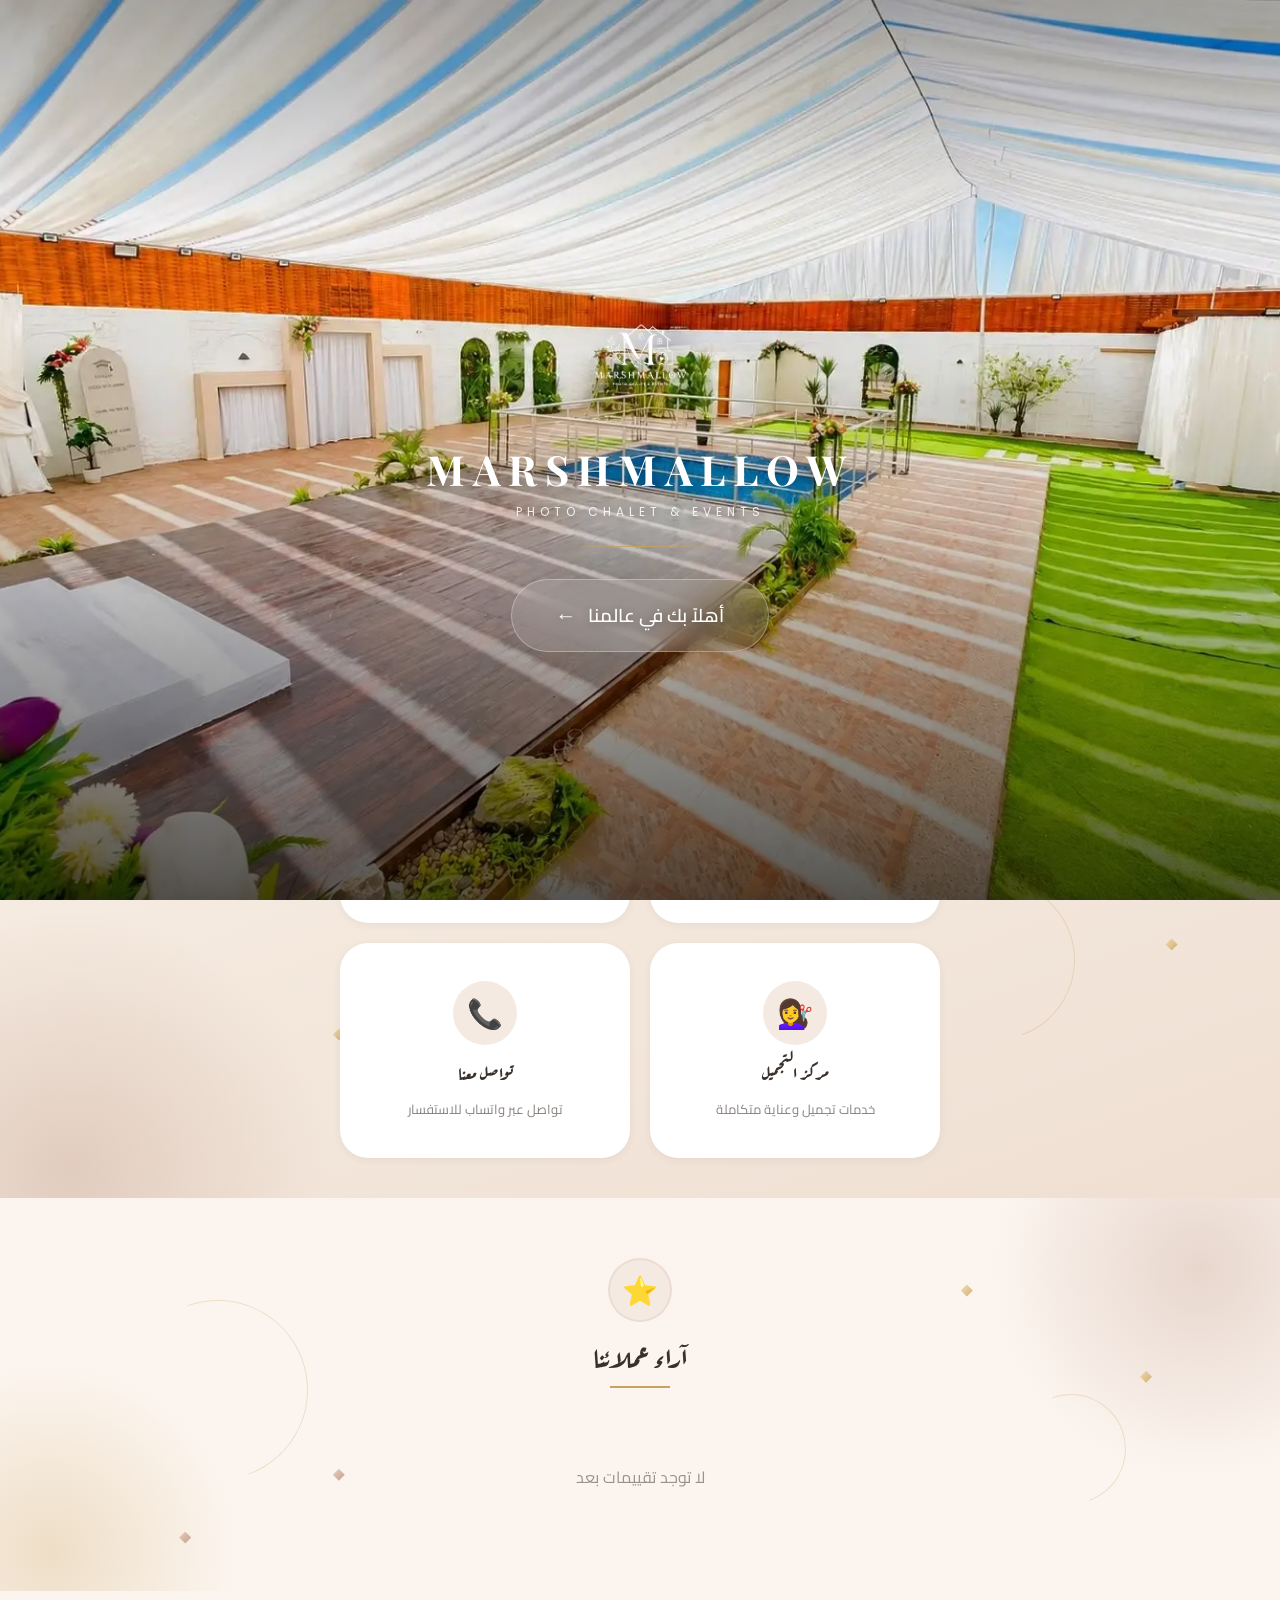
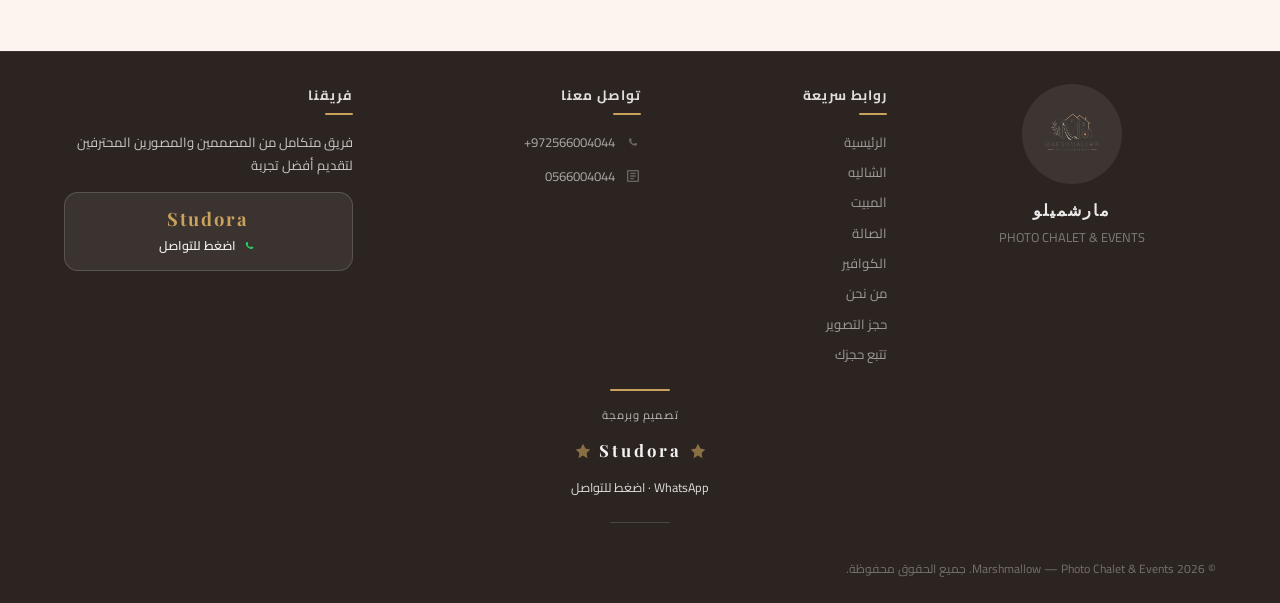
==== commit 7deb5551: "perf: recompress images (7MB->3.3MB), preconnect fonts, cache-first service worker, deblock CSS font" ====
--- a/index.html
+++ b/index.html
@@ -5,6 +5,9 @@
   <meta name="viewport" content="width=device-width, initial-scale=1.0">
   <title>Marshmallow — Photo Chalet & Events</title>
   <link rel="icon" type="image/png" href="images/favicon.png">
+  <link rel="preconnect" href="https://fonts.googleapis.com">
+  <link rel="preconnect" href="https://fonts.gstatic.com" crossorigin>
+  <link href="https://fonts.googleapis.com/css2?family=Aref+Ruqaa:wght@400;700&family=Cairo:wght@300;400;500;600;700&family=Playfair+Display:ital,wght@0,400;0,600;0,700;1,400&family=Poppins:wght@300;400;500;600&display=swap" rel="stylesheet">
   <link rel="stylesheet" href="css/style.css">
   <style>
     .hero-bg{background:linear-gradient(160deg,#FDF8F3 0%,#F6ECE2 48%,#EFDFD2 100%)}
@@ -67,7 +70,8 @@
       <div class="decor-diamond rose" style="top:38%;left:8%"></div>
       <div class="decor-diamond" style="bottom:22%;right:8%"></div>
     </div>
-    <div class="hero-content">
+      <div class="hero-content">
+      <div class="closed-today-banner hidden" id="closedTodayBanner"></div>
       <div class="hero-logo-m" id="heroLogo"><img src="images/logo.webp" alt="Marshmallow" class="m-logo-img"></div>
       <h1 class="hero-title english-heading" data-t="hero_title">MARSHMALLOW</h1>
       <div class="hero-subtitle-ar" data-t="hero_subtitle"> PHOTO CHALET & EVENTS</div>
@@ -140,6 +144,18 @@
   <script>
     initPage("home");
 
+    (function() {
+      const today = new Date();
+      const dateStr = today.getFullYear() + "-" + String(today.getMonth() + 1).padStart(2, "0") + "-" + String(today.getDate()).padStart(2, "0");
+      API.getDayDetails("chalet", dateStr).then(result => {
+        if (result.success && result.closed) {
+          const banner = document.getElementById("closedTodayBanner");
+          banner.textContent = "⛔ " + t("day_closed_title") + " — " + (result.message || t("day_closed_msg"));
+          banner.classList.remove("hidden");
+        }
+      }).catch(() => {});
+    })();
+
     /* --- Landing Overlay --- */
     (function() {
       var landing = document.getElementById("landingOverlay");
--- a/css/style.css
+++ b/css/style.css
@@ -1,8 +1,7 @@
 /* ===== MARSHMALLOW — Photo Chalet & Events ===== */
 /* Design System & Shared Styles */
 
-/* --- Google Fonts Import --- */
-@import url('https://fonts.googleapis.com/css2?family=Aref+Ruqaa:wght@400;700&family=Cairo:wght@300;400;500;600;700&family=Playfair+Display:ital,wght@0,400;0,600;0,700;1,400&family=Poppins:wght@300;400;500;600&display=swap');
+/* Google Fonts are loaded via <link> in each page head (faster than @import). */
 
 /* --- CSS Custom Properties (Design Tokens) --- */
 :root {
@@ -3054,3 +3053,30 @@
 .decor-glow-rose   { background: radial-gradient(circle, rgba(184,144,126,0.30), transparent 70%); }
 .decor-glow-gold   { background: radial-gradient(circle, rgba(201,162,93,0.28), transparent 70%); }
 .decor-glow-light  { background: radial-gradient(circle, rgba(255,250,243,0.9), transparent 72%); }
+
+/* --- Closed Days (user side) --- */
+.closed-day-msg {
+  background: linear-gradient(135deg, rgba(184,144,126,0.10), rgba(201,162,93,0.08));
+  border: 1px dashed var(--gold, #C9A25D);
+  border-radius: 14px;
+  padding: 22px 18px;
+  text-align: center;
+  font-size: 0.95rem;
+  line-height: 1.7;
+  color: #8a5a3b;
+}
+.closed-today-banner {
+  background: rgba(184,144,126,0.12);
+  border: 1px solid var(--gold, #C9A25D);
+  border-radius: 12px;
+  padding: 10px 16px;
+  margin-bottom: 18px;
+  font-size: 0.9rem;
+  color: #8a5a3b;
+  text-align: center;
+}
+.calendar-day.closed {
+  background: repeating-linear-gradient(45deg, rgba(184,144,126,0.10), rgba(184,144,126,0.10) 6px, rgba(255,255,255,0.6) 6px, rgba(255,255,255,0.6) 12px);
+  color: #a0714f;
+  cursor: pointer;
+}
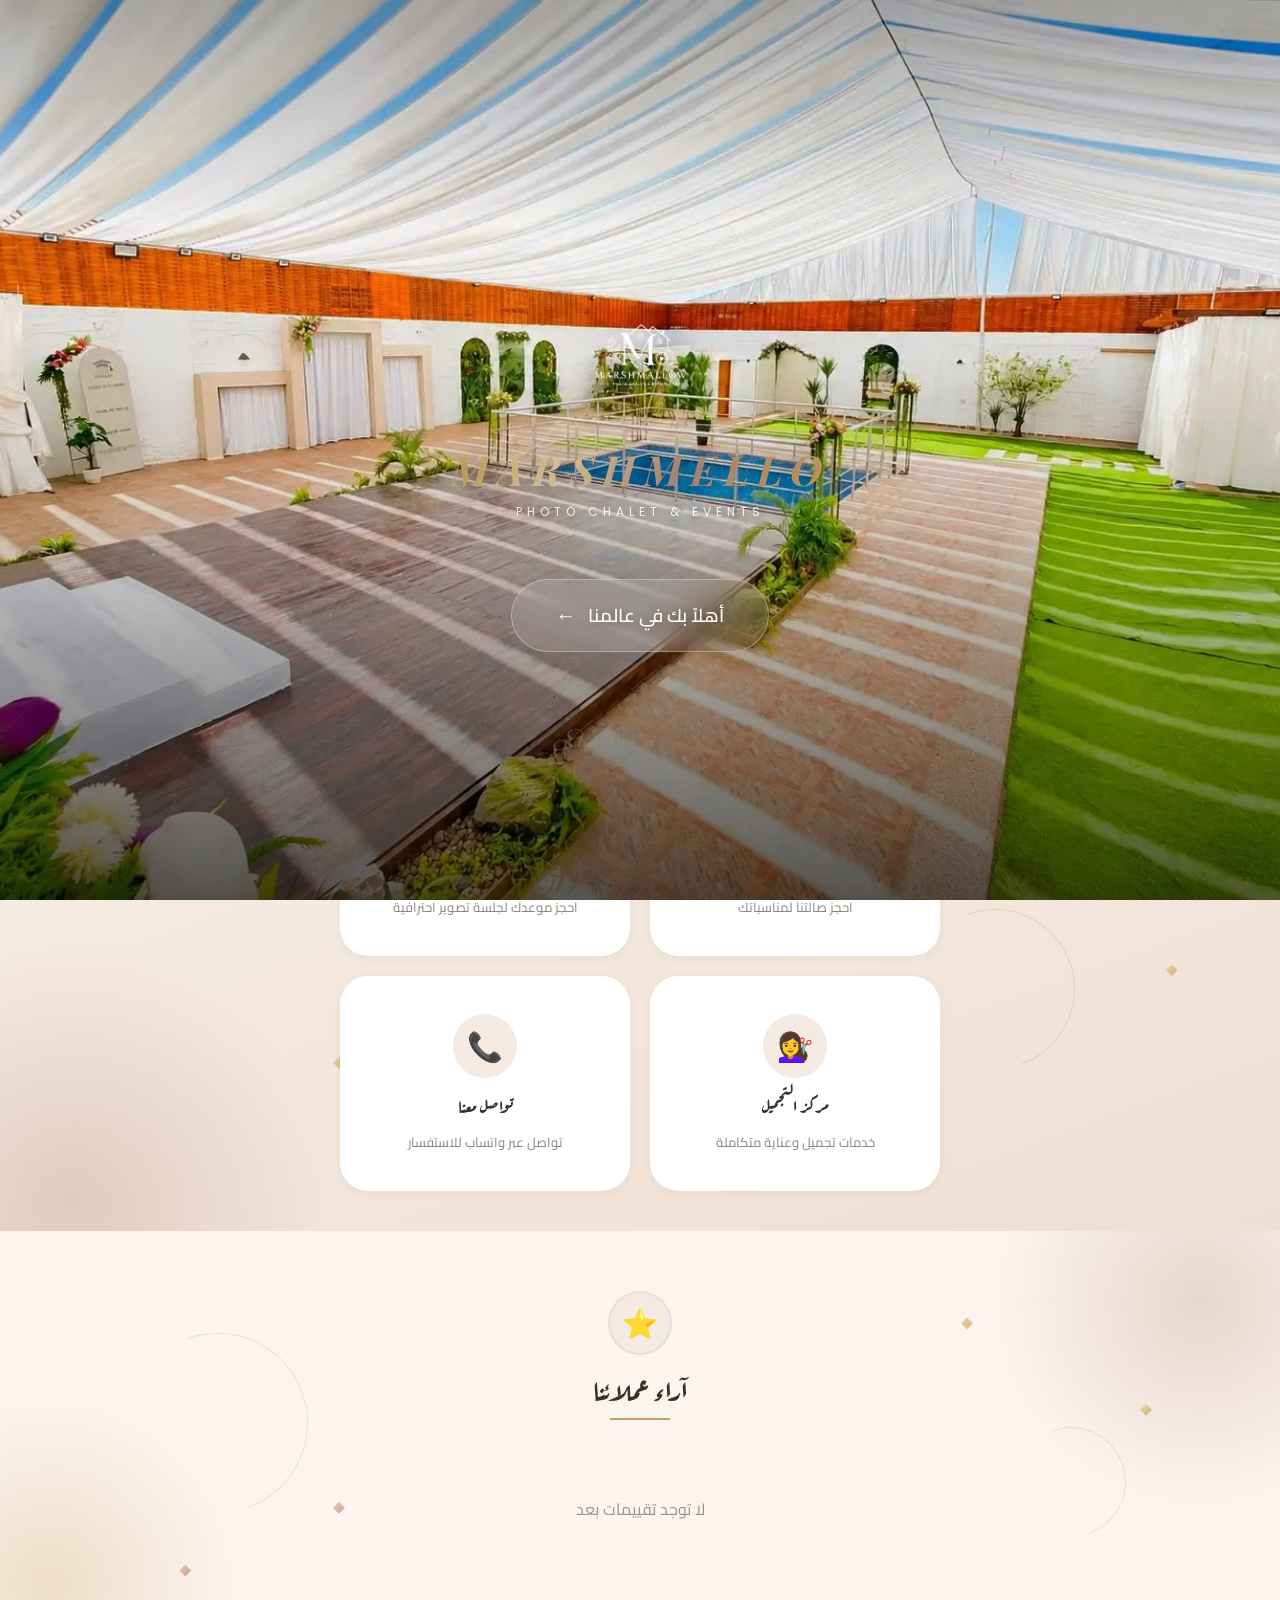
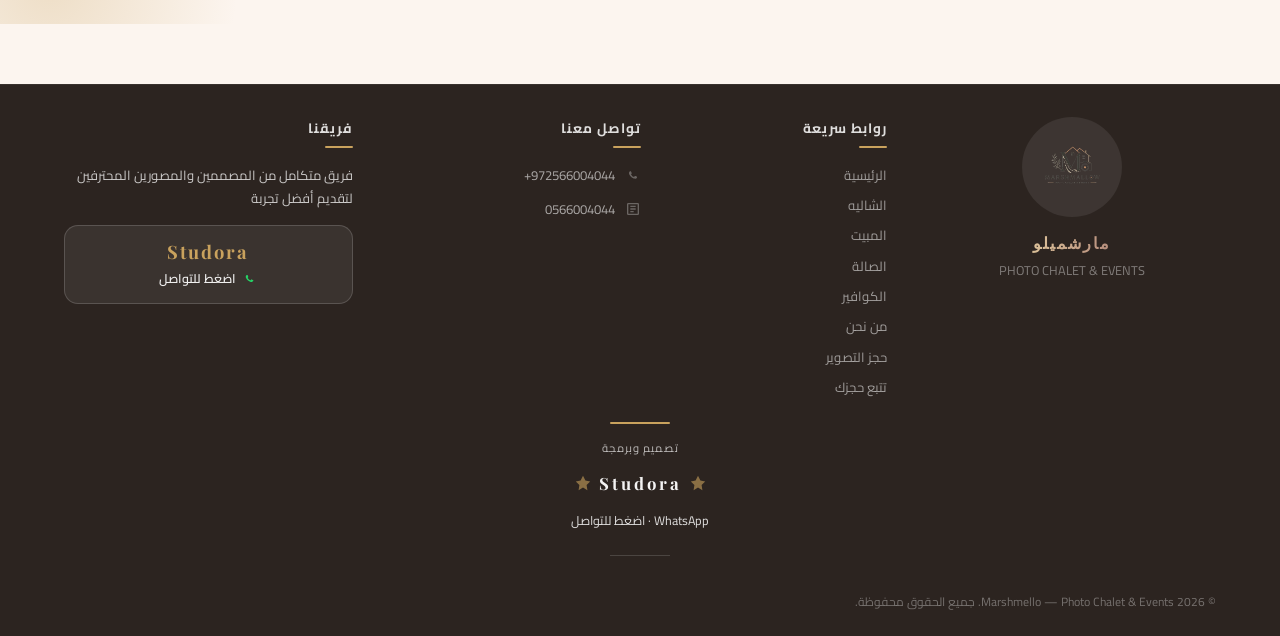
==== commit 57240604: "feat(branding): rename brand from Marshmallow to Marshmello across site" ====
--- a/index.html
+++ b/index.html
@@ -3,7 +3,7 @@
 <head>
   <meta charset="UTF-8">
   <meta name="viewport" content="width=device-width, initial-scale=1.0">
-  <title>Marshmallow — Photo Chalet & Events</title>
+  <title>Marshmello — Photo Chalet & Events</title>
   <link rel="icon" type="image/png" href="images/favicon.png">
   <link rel="preconnect" href="https://fonts.googleapis.com">
   <link rel="preconnect" href="https://fonts.gstatic.com" crossorigin>
@@ -21,7 +21,7 @@
 <body>
   <div class="splash-screen" id="splash">
     <div class="splash-logo-m" id="splashLogo"></div>
-    <div class="splash-brand">MARSHMALLOW</div>
+    <div class="splash-brand">MARSHMELLO</div>
     <div class="splash-sub">PHOTO CHALET & EVENTS</div>
     <div class="splash-line"></div>
     <div class="splash-dots">
@@ -33,12 +33,12 @@
 
   <!-- Landing Page Overlay -->
   <div class="landing-overlay" id="landingOverlay">
-    <img class="landing-img" src="images/sallahbeackgrounddesktop.webp" alt="Marshmallow Resort" fetchpriority="high">
-    <img class="landing-img landing-img-mobile" src="images/landingpageformobilefirstlandingpageandchaletbacground.webp" alt="Marshmallow Resort" loading="lazy">
+    <img class="landing-img" src="images/sallahbeackgrounddesktop.webp" alt="Marshmello Resort" fetchpriority="high">
+    <img class="landing-img landing-img-mobile" src="images/landingpageformobilefirstlandingpageandchaletbacground.webp" alt="Marshmello Resort" loading="lazy">
     <div class="landing-vignette"></div>
     <div class="landing-content">
-      <img class="landing-logo-img" src="images/logo.webp" alt="Marshmallow Logo">
-      <h1 class="landing-brand english-heading">MARSHMALLOW</h1>
+      <img class="landing-logo-img" src="images/logo.webp" alt="Marshmello Logo">
+      <h1 class="landing-brand english-heading">MARSHMELLO</h1>
       <div class="landing-tagline">PHOTO CHALET & EVENTS</div>
       <div class="landing-divider"></div>
       <button class="landing-enter-btn" onclick="enterSite()">
@@ -72,8 +72,8 @@
     </div>
       <div class="hero-content">
       <div class="closed-today-banner hidden" id="closedTodayBanner"></div>
-      <div class="hero-logo-m" id="heroLogo"><img src="images/logo.webp" alt="Marshmallow" class="m-logo-img"></div>
-      <h1 class="hero-title english-heading" data-t="hero_title">MARSHMALLOW</h1>
+      <div class="hero-logo-m" id="heroLogo"><img src="images/logo.webp" alt="Marshmello" class="m-logo-img"></div>
+      <h1 class="hero-title english-heading" data-t="hero_title">MARSHMELLO</h1>
       <div class="hero-subtitle-ar" data-t="hero_subtitle"> PHOTO CHALET & EVENTS</div>
       <p class="hero-tagline" data-t="hero_tagline">استوديو تصوير وشاليه فاخر للمناسبات والأفراح.</p>
 
--- a/css/style.css
+++ b/css/style.css
@@ -1,4 +1,4 @@
-/* ===== MARSHMALLOW — Photo Chalet & Events ===== */
+/* ===== MARSHMELLO — Photo Chalet & Events ===== */
 /* Design System & Shared Styles */
 
 /* Google Fonts are loaded via <link> in each page head (faster than @import). */
@@ -25,6 +25,7 @@
   --font-arabic-body: 'Cairo', sans-serif;
   --font-english-heading: 'Playfair Display', serif;
   --font-english-body: 'Poppins', sans-serif;
+  --gold-gradient: linear-gradient(110deg, #C9A25D 0%, #E9D3A3 28%, #B8907E 62%, #C9A25D 100%);
   --radius-sm: 8px;
   --radius-md: 14px;
   --radius-lg: 20px;
@@ -102,6 +103,40 @@
   font-family: var(--font-english-body);
 }
 
+.brand-gradient {
+  background: var(--gold-gradient);
+  -webkit-background-clip: text;
+  background-clip: text;
+  -webkit-text-fill-color: transparent;
+  color: transparent;
+}
+
+/* --- Gold Shimmer Sweep across the wordmark --- */
+.brand-name,
+.mobile-nav-brand,
+.footer-brand,
+.splash-brand,
+.landing-brand,
+.hero-title,
+.login-title,
+.role-selector-inner h1 {
+  position: relative;
+  background-image: linear-gradient(120deg, transparent 0%, rgba(255,255,255,0.9) 50%, transparent 100%), var(--gold-gradient);
+  background-size: 220% 100%, 100% 100%;
+  background-position: -220% 0, 0 0;
+  background-repeat: no-repeat;
+  -webkit-background-clip: text;
+  background-clip: text;
+  -webkit-text-fill-color: transparent;
+  color: transparent;
+  animation: brandShimmer 4.5s ease-in-out infinite;
+}
+
+@keyframes brandShimmer {
+  0%, 35% { background-position: -220% 0, 0 0; }
+  70%, 100% { background-position: 220% 0, 0 0; }
+}
+
 /* --- Header --- */
 .site-header {
   background: var(--white);
@@ -148,9 +183,12 @@
   font-family: var(--font-english-heading);
   font-size: 1.2rem;
   font-weight: 700;
-  color: var(--charcoal);
   letter-spacing: 2px;
   line-height: 1.2;
+  -webkit-background-clip: text;
+  background-clip: text;
+  -webkit-text-fill-color: transparent;
+  color: transparent;
 }
 
 .header-logo-text .brand-sub {
@@ -293,8 +331,11 @@
   font-family: var(--font-english-heading);
   font-size: 1rem;
   font-weight: 700;
-  color: var(--charcoal);
   letter-spacing: 2px;
+  -webkit-background-clip: text;
+  background-clip: text;
+  -webkit-text-fill-color: transparent;
+  color: transparent;
 }
 
 .mobile-nav-links {
@@ -371,6 +412,10 @@
   color: rgba(255,255,255,0.9);
   letter-spacing: 2px;
   margin-bottom: 4px;
+  -webkit-background-clip: text;
+  background-clip: text;
+  -webkit-text-fill-color: transparent;
+  color: transparent;
 }
 
 .footer-tagline {
@@ -1181,9 +1226,24 @@
   font-family: var(--font-english-heading);
   font-size: 2.6rem;
   font-weight: 700;
+  font-style: italic;
   letter-spacing: 4px;
-  color: var(--charcoal);
   margin-bottom: 8px;
+  -webkit-background-clip: text;
+  background-clip: text;
+  -webkit-text-fill-color: transparent;
+  color: transparent;
+}
+
+.hero-title::after {
+  content: "✦";
+  display: block;
+  margin-top: 10px;
+  font-style: normal;
+  font-size: 1.1rem;
+  letter-spacing: 0;
+  color: var(--gold);
+  -webkit-text-fill-color: var(--gold);
 }
 
 .hero-subtitle-ar {
@@ -1288,6 +1348,10 @@
   font-size: 1.4rem;
   font-weight: 700;
   margin-bottom: 4px;
+  -webkit-background-clip: text;
+  background-clip: text;
+  -webkit-text-fill-color: transparent;
+  color: transparent;
 }
 
 .login-subtitle {
@@ -2309,7 +2373,7 @@
   object-fit: cover;
   object-position: center;
   z-index: 1;
-  animation: landingZoom 12s ease-in-out infinite alternate;
+  animation: landingKenBurns 30s ease-in-out infinite alternate;
 }
 
 .landing-vignette {
@@ -2345,13 +2409,21 @@
   font-family: var(--font-english-heading);
   font-size: 2.6rem;
   font-weight: 700;
-  color: #fff;
+  font-style: italic;
   letter-spacing: 8px;
   margin-top: 14px;
   text-shadow: 0 2px 30px rgba(0,0,0,0.5);
+  background-image: linear-gradient(120deg, transparent 0%, rgba(255,255,255,0.9) 50%, transparent 100%), var(--gold-gradient);
+  background-size: 220% 100%, 100% 100%;
+  background-position: -220% 0, 0 0;
+  background-repeat: no-repeat;
+  -webkit-background-clip: text;
+  background-clip: text;
+  -webkit-text-fill-color: transparent;
+  color: transparent;
   opacity: 0;
   transform: translateY(20px);
-  animation: landingFadeUp 0.8s ease 0.6s forwards;
+  animation: landingFadeUp 0.8s ease 0.6s forwards, brandShimmer 4.5s ease-in-out infinite;
 }
 
 .landing-tagline {
@@ -2441,9 +2513,11 @@
   to { width: 160px; }
 }
 
-@keyframes landingZoom {
-  from { transform: scale(1.05); }
-  to { transform: scale(1.12); }
+@keyframes landingKenBurns {
+  0% { transform: scale(1.02) translate(0, 0); }
+  33% { transform: scale(1.14) translate(-1.6%, -1.2%); }
+  66% { transform: scale(1.08) translate(1.4%, 1.1%); }
+  100% { transform: scale(1.2) translate(-0.8%, 0.9%); }
 }
 
 @media (max-width: 600px) {
@@ -2477,10 +2551,8 @@
 }
 
 .splash-logo-m {
-  width: 120px;
+  width: 130px;
   aspect-ratio: 1;
-  border-radius: 50%;
-  overflow: hidden;
   background: var(--cream);
   -webkit-backface-visibility: hidden;
   opacity: 0;
@@ -2491,18 +2563,58 @@
 .splash-logo-m svg {
   width: 100%;
   height: 100%;
+  filter: drop-shadow(0 6px 24px rgba(184, 144, 126, 0.35));
+}
+
+.splash-logo-m svg rect[stroke] {
+  stroke-dasharray: 1;
+  stroke-dashoffset: 1;
+  animation: splashDraw 1.1s cubic-bezier(0.65, 0, 0.35, 1) 0.45s forwards;
+}
+
+.splash-logo-m svg rect.sp-inner {
+  opacity: 0;
+  animation: splashInnerIn 0.6s ease 0.85s forwards;
+}
+
+.splash-logo-m svg text {
+  opacity: 0;
+  transform-box: fill-box;
+  transform-origin: center;
+  animation: splashMPop 0.8s cubic-bezier(0.34, 1.56, 0.64, 1) 0.9s forwards;
+}
+
+@keyframes splashDraw {
+  to { stroke-dashoffset: 0; }
+}
+
+@keyframes splashInnerIn {
+  to { opacity: 1; }
+}
+
+@keyframes splashMPop {
+  0% { opacity: 0; transform: scale(0.4) rotate(-6deg); }
+  100% { opacity: 1; transform: scale(1) rotate(0deg); }
 }
 
 .splash-brand {
   font-family: var(--font-english-heading);
   font-size: 2rem;
   font-weight: 700;
-  color: var(--charcoal);
+  font-style: italic;
   letter-spacing: 6px;
   margin-top: 20px;
+  background-image: linear-gradient(120deg, transparent 0%, rgba(255,255,255,0.9) 50%, transparent 100%), var(--gold-gradient);
+  background-size: 220% 100%, 100% 100%;
+  background-position: -220% 0, 0 0;
+  background-repeat: no-repeat;
+  -webkit-background-clip: text;
+  background-clip: text;
+  -webkit-text-fill-color: transparent;
+  color: transparent;
   opacity: 0;
   transform: translateY(10px);
-  animation: splashTextIn 0.6s ease 0.6s forwards;
+  animation: splashTextIn 0.6s ease 0.6s forwards, brandShimmer 4.5s ease-in-out infinite;
 }
 
 .splash-sub {
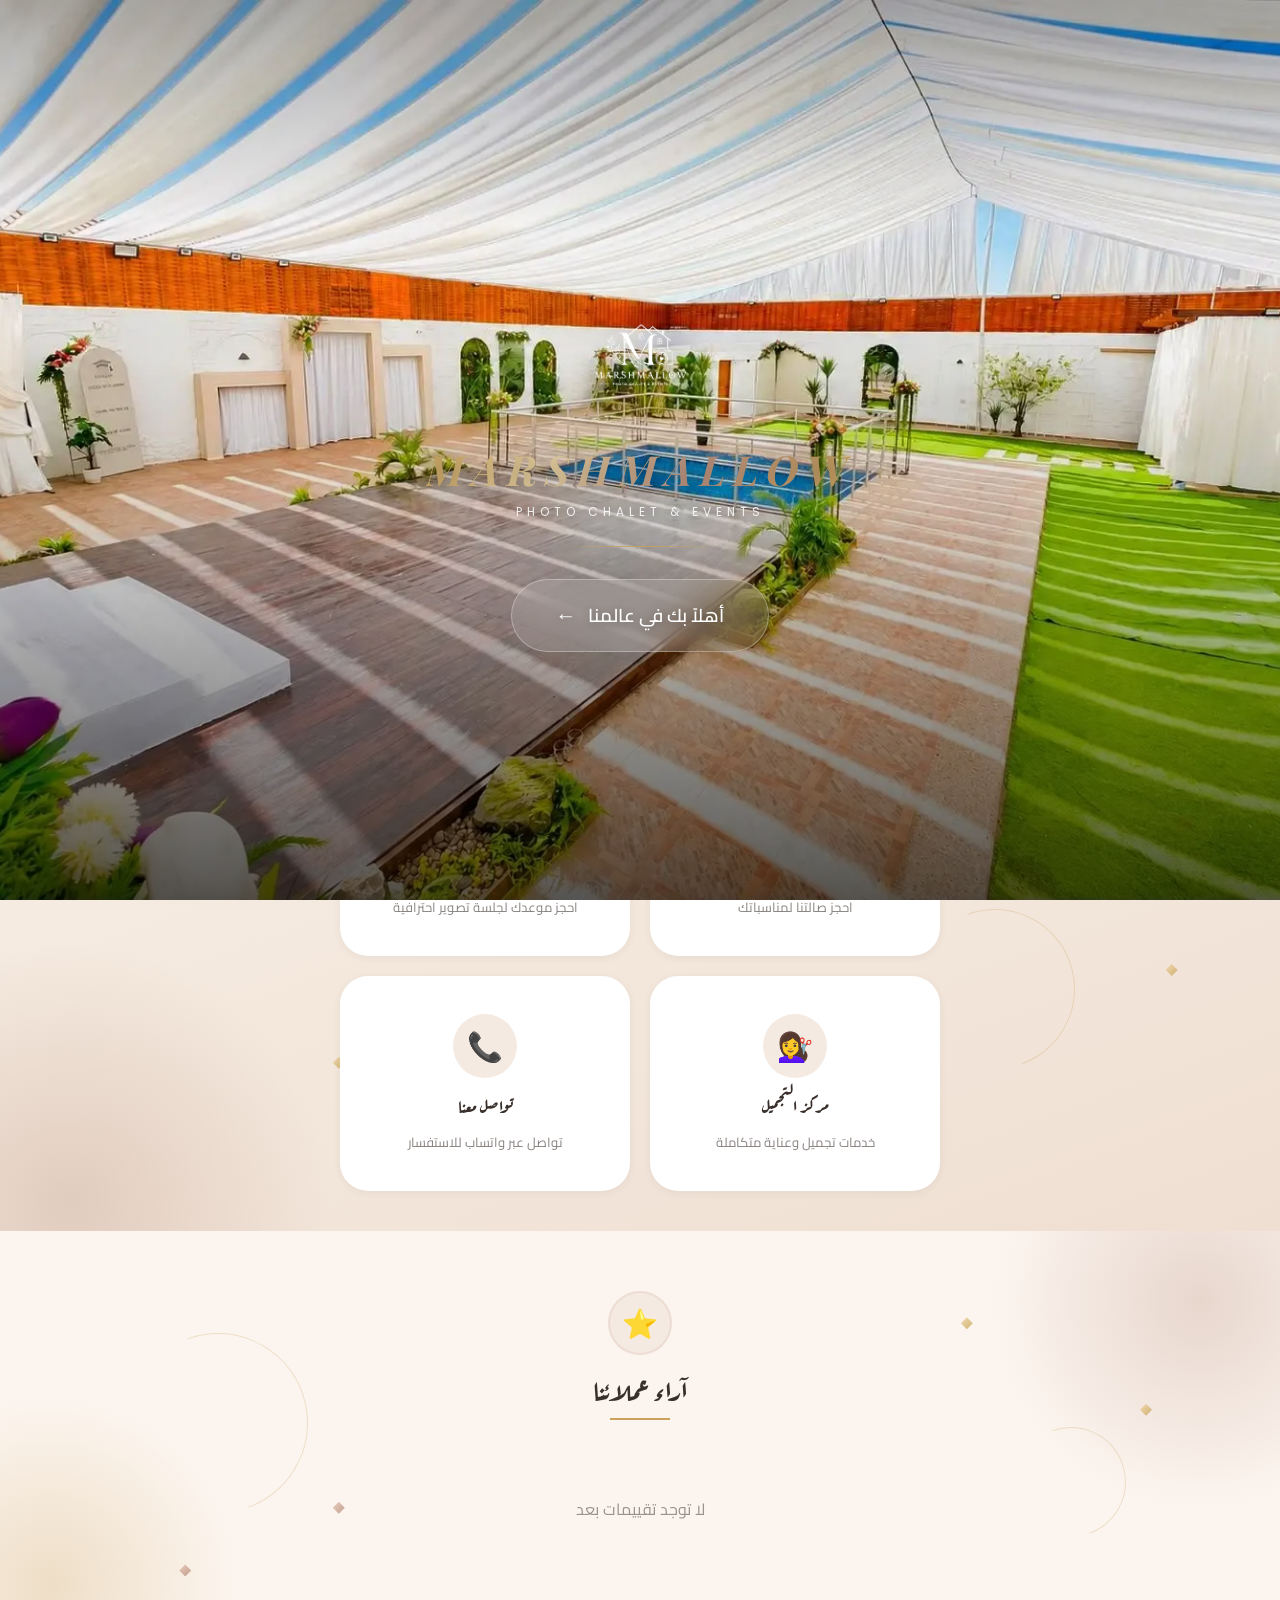
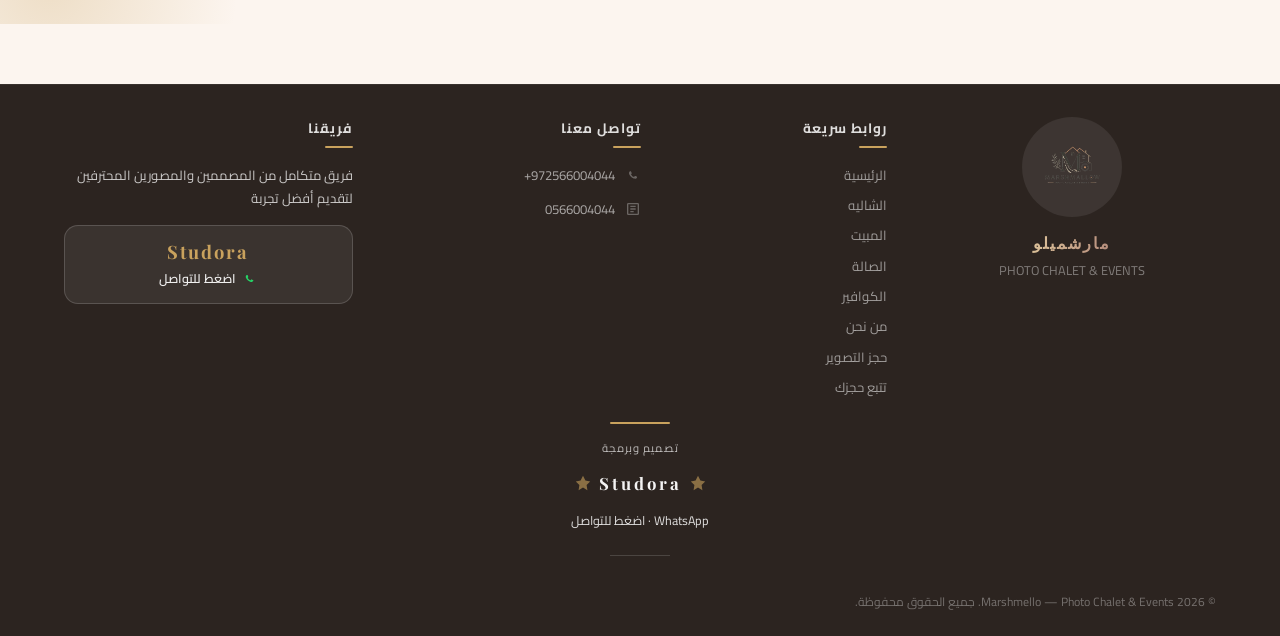
==== commit 9035fd41: "Update index.html" ====
--- a/index.html
+++ b/index.html
@@ -3,7 +3,7 @@
 <head>
   <meta charset="UTF-8">
   <meta name="viewport" content="width=device-width, initial-scale=1.0">
-  <title>Marshmello — Photo Chalet & Events</title>
+  <title>Marshmallow — Photo Chalet & Events</title>
   <link rel="icon" type="image/png" href="images/favicon.png">
   <link rel="preconnect" href="https://fonts.googleapis.com">
   <link rel="preconnect" href="https://fonts.gstatic.com" crossorigin>
@@ -21,7 +21,7 @@
 <body>
   <div class="splash-screen" id="splash">
     <div class="splash-logo-m" id="splashLogo"></div>
-    <div class="splash-brand">MARSHMELLO</div>
+    <div class="splash-brand">MARSHMALLOW</div>
     <div class="splash-sub">PHOTO CHALET & EVENTS</div>
     <div class="splash-line"></div>
     <div class="splash-dots">
@@ -38,7 +38,7 @@
     <div class="landing-vignette"></div>
     <div class="landing-content">
       <img class="landing-logo-img" src="images/logo.webp" alt="Marshmello Logo">
-      <h1 class="landing-brand english-heading">MARSHMELLO</h1>
+      <h1 class="landing-brand english-heading">MARSHMALLOW</h1>
       <div class="landing-tagline">PHOTO CHALET & EVENTS</div>
       <div class="landing-divider"></div>
       <button class="landing-enter-btn" onclick="enterSite()">
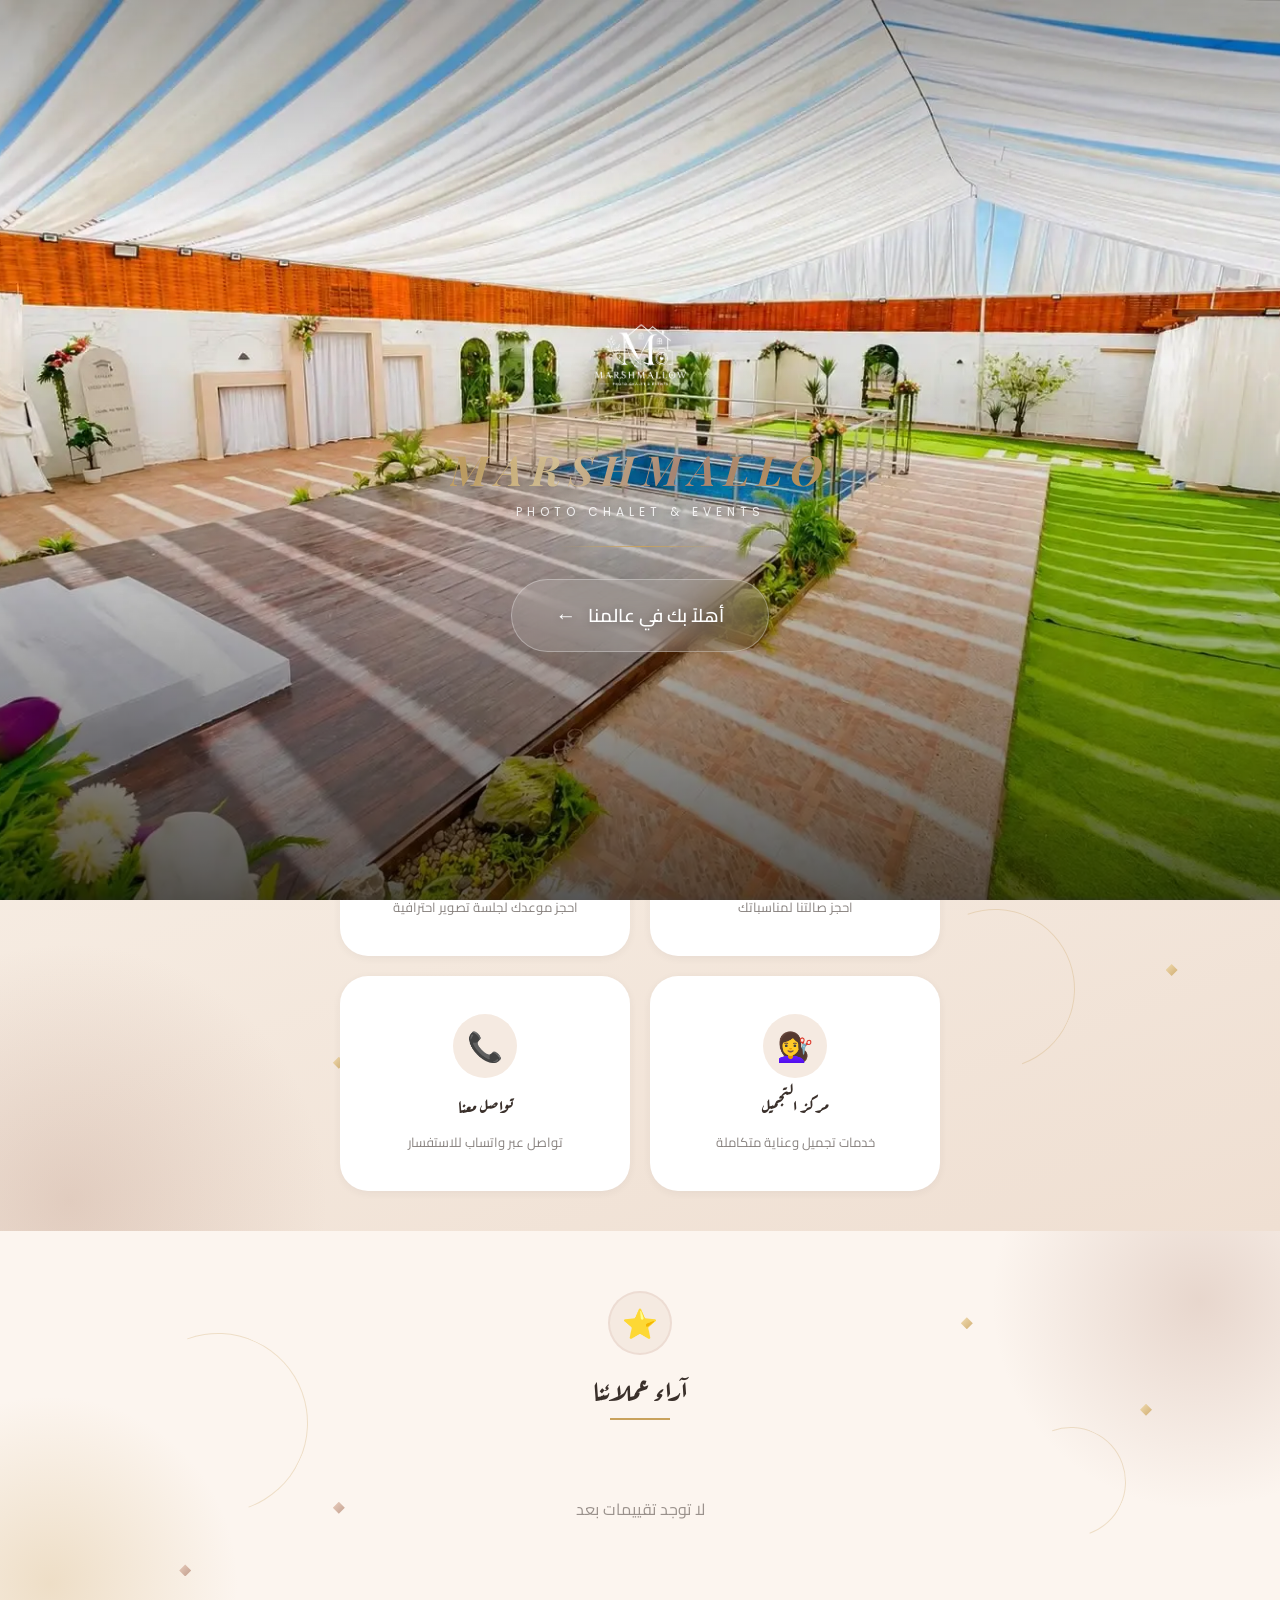
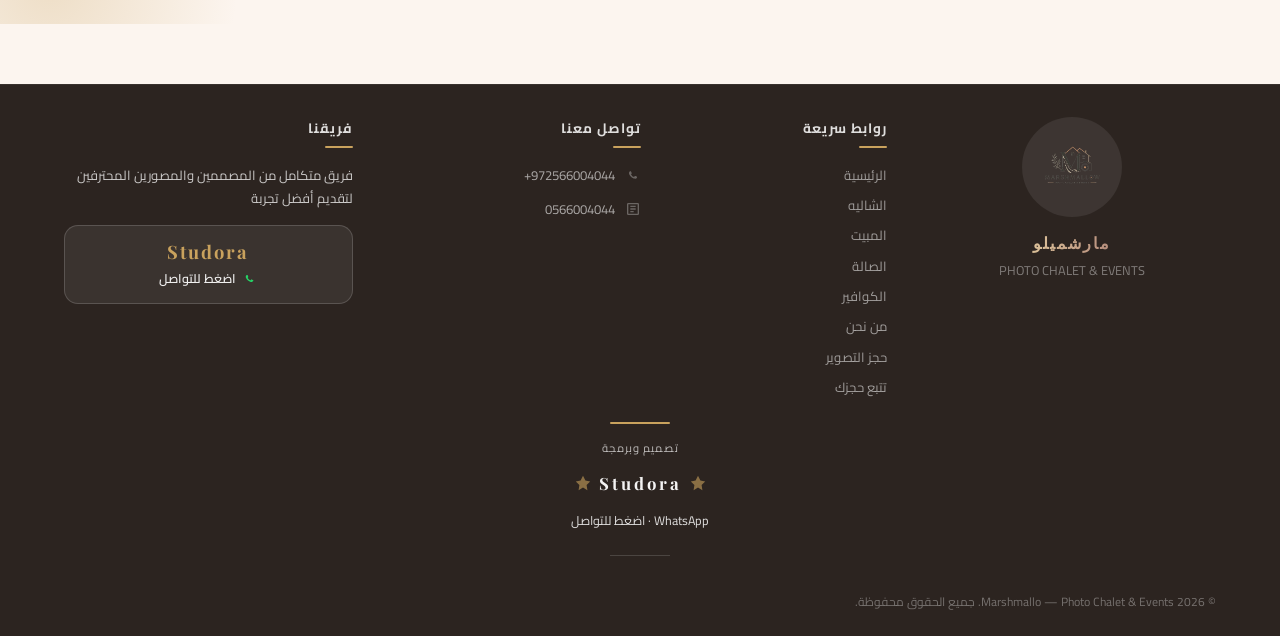
==== commit ad181a18: "fix(branding): rename user-facing brand to Marshmallo; remove Replit build artifacts; fix hall title" ====
--- a/index.html
+++ b/index.html
@@ -3,11 +3,11 @@
 <head>
   <meta charset="UTF-8">
   <meta name="viewport" content="width=device-width, initial-scale=1.0">
-  <title>Marshmallow — Photo Chalet & Events</title>
+  <title>Marshmallo — Photo Chalet & Events</title>
   <link rel="icon" type="image/png" href="images/favicon.png">
   <link rel="preconnect" href="https://fonts.googleapis.com">
   <link rel="preconnect" href="https://fonts.gstatic.com" crossorigin>
-  <link href="https://fonts.googleapis.com/css2?family=Aref+Ruqaa:wght@400;700&family=Cairo:wght@300;400;500;600;700&family=Playfair+Display:ital,wght@0,400;0,600;0,700;1,400&family=Poppins:wght@300;400;500;600&display=swap" rel="stylesheet">
+  <link href="https://fonts.googleapis.com/css2?family=Aref+Ruqaa:wght@400;700&family=Cairo:wght@300;400;500;600;700&family=Playfair+Display:ital,wght@0,400;0,600;0,700;1,400&family=Poppins:wght@3[...]" rel="stylesheet">
   <link rel="stylesheet" href="css/style.css">
   <style>
     .hero-bg{background:linear-gradient(160deg,#FDF8F3 0%,#F6ECE2 48%,#EFDFD2 100%)}
@@ -21,7 +21,7 @@
 <body>
   <div class="splash-screen" id="splash">
     <div class="splash-logo-m" id="splashLogo"></div>
-    <div class="splash-brand">MARSHMALLOW</div>
+    <div class="splash-brand">MARSHMALLO</div>
     <div class="splash-sub">PHOTO CHALET & EVENTS</div>
     <div class="splash-line"></div>
     <div class="splash-dots">
@@ -33,12 +33,12 @@
 
   <!-- Landing Page Overlay -->
   <div class="landing-overlay" id="landingOverlay">
-    <img class="landing-img" src="images/sallahbeackgrounddesktop.webp" alt="Marshmello Resort" fetchpriority="high">
-    <img class="landing-img landing-img-mobile" src="images/landingpageformobilefirstlandingpageandchaletbacground.webp" alt="Marshmello Resort" loading="lazy">
+    <img class="landing-img" src="images/sallahbeackgrounddesktop.webp" alt="Marshmallo Resort" fetchpriority="high">
+    <img class="landing-img landing-img-mobile" src="images/landingpageformobilefirstlandingpageandchaletbacground.webp" alt="Marshmallo Resort" loading="lazy">
     <div class="landing-vignette"></div>
     <div class="landing-content">
-      <img class="landing-logo-img" src="images/logo.webp" alt="Marshmello Logo">
-      <h1 class="landing-brand english-heading">MARSHMALLOW</h1>
+      <img class="landing-logo-img" src="images/logo.webp" alt="Marshmallo Logo">
+      <h1 class="landing-brand english-heading">MARSHMALLO</h1>
       <div class="landing-tagline">PHOTO CHALET & EVENTS</div>
       <div class="landing-divider"></div>
       <button class="landing-enter-btn" onclick="enterSite()">
@@ -72,8 +72,8 @@
     </div>
       <div class="hero-content">
       <div class="closed-today-banner hidden" id="closedTodayBanner"></div>
-      <div class="hero-logo-m" id="heroLogo"><img src="images/logo.webp" alt="Marshmello" class="m-logo-img"></div>
-      <h1 class="hero-title english-heading" data-t="hero_title">MARSHMELLO</h1>
+      <div class="hero-logo-m" id="heroLogo"><img src="images/logo.webp" alt="Marshmallo" class="m-logo-img"></div>
+      <h1 class="hero-title english-heading" data-t="hero_title">MARSHMALLO</h1>
       <div class="hero-subtitle-ar" data-t="hero_subtitle"> PHOTO CHALET & EVENTS</div>
       <p class="hero-tagline" data-t="hero_tagline">استوديو تصوير وشاليه فاخر للمناسبات والأفراح.</p>
 
